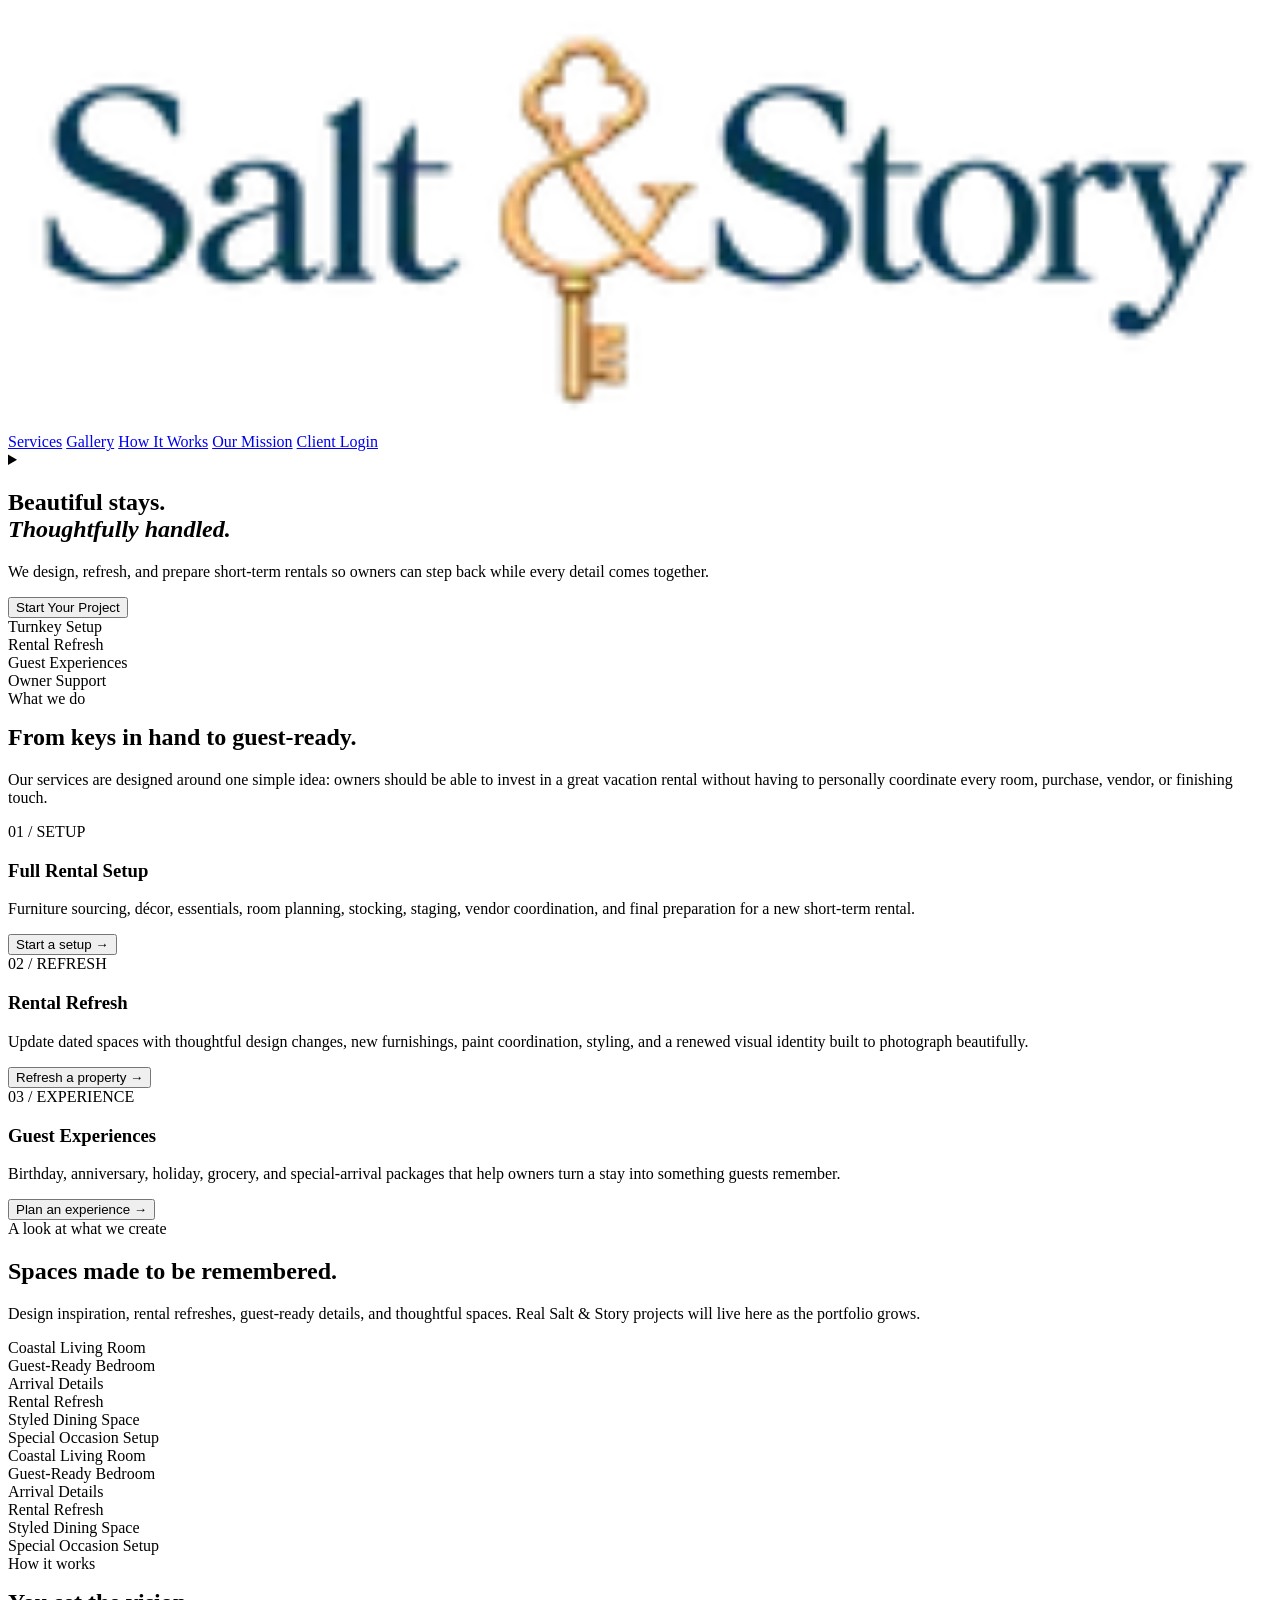
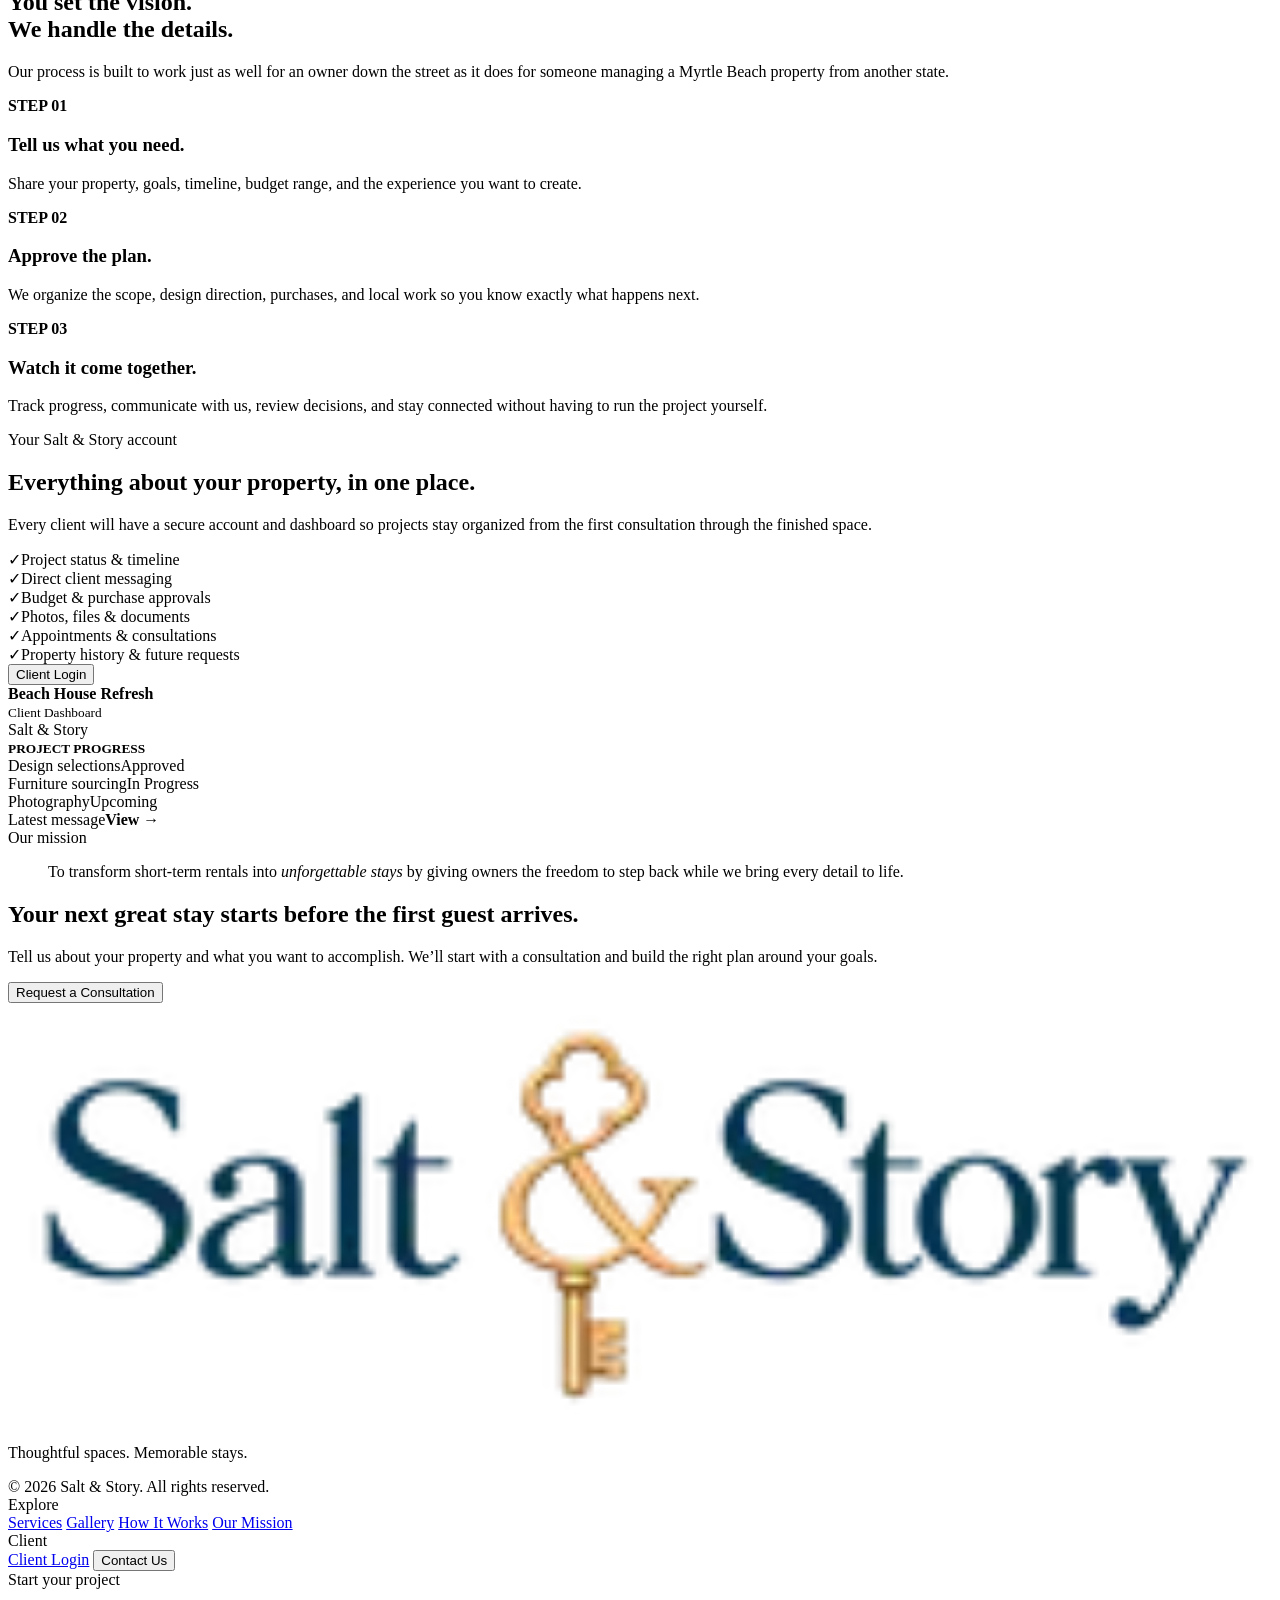
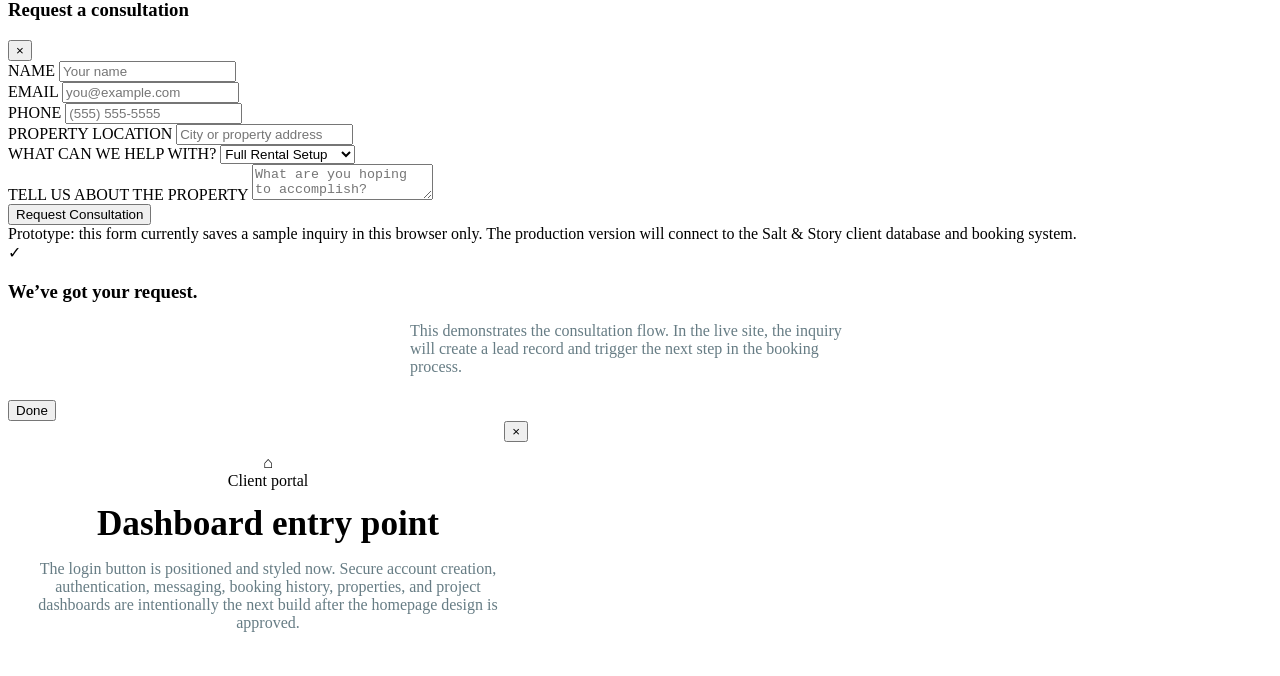
==== index.html @ 6594e397 "Add Salt & Story homepage" ====
<!DOCTYPE html>
<html lang="en">
<head>
<meta charset="UTF-8" />
<meta name="viewport" content="width=device-width, initial-scale=1.0" />
<title>Salt & Story | Vacation Rental Setup & Design</title>
<meta name="description" content="Done-for-you short-term rental setup, refresh, design, and guest experience services for vacation rental owners." />


































<link rel="stylesheet" href="hero.css">
<link rel="stylesheet" href="wordmark.css">
<link rel="stylesheet" href="index-1.css">
<link rel="stylesheet" href="index-2.css">
<link rel="stylesheet" href="index-3.css">
<link rel="stylesheet" href="index-4.css">
<link rel="stylesheet" href="index-5.css">
</head>
<body>


<header class="site-header">
  <div class="unified-nav">
    <a href="./index.html" class="brand" aria-label="Salt & Story home">
      <img class="brand-wordmark" src="data:image/svg+xml,%3Csvg xmlns=%22http://www.w3.org/2000/svg%22 viewBox=%220 0 3 1%22%3E%3C/svg%3E" alt="Salt & Story">
    </a>

    <nav class="desktop-nav" aria-label="Primary navigation">
      <a href="./index.html#services">Services</a>
      <a href="./index.html#gallery">Gallery</a>
      <a href="./index.html#process">How It Works</a>
      <a href="./index.html#mission">Our Mission</a>
      <a href="./login.html">Client Login</a>
    </nav>

    <details class="nav-menu">
      <summary class="menu-toggle" aria-label="Open menu">
        <span></span><span></span><span></span>
      </summary>
      <nav class="menu-panel" aria-label="Mobile navigation">
        <a href="./index.html">Home</a>
        <a href="./index.html#services">Services</a>
        <a href="./index.html#gallery">Gallery</a>
        <a href="./index.html#process">How It Works</a>
        <a href="./index.html#mission">Our Mission</a>
        <a href="./login.html">Client Login</a>
      </nav>
    </details>
  </div>
</header>


<main id="top">
  <section class="hero">
    <div class="container hero-stack">
      <div class="hero-brand-visual hero-brand-top" aria-label="Salt & Story coastal brand illustration">
        
      </div>

      <div class="hero-panel hero-panel-centered">
        <h1>Beautiful stays.<br><em>Thoughtfully handled.</em></h1>
        <p class="hero-copy">We design, refresh, and prepare short-term rentals so owners can step back while every detail comes together.</p>
        <div class="hero-actions">
          <button class="btn btn-primary" onclick="openConsultation()">Start Your Project</button>
        </div>
      </div>
    </div>
  </section>

  <section class="trust-strip" aria-label="Core capabilities">
    <div class="container trust-grid">
      <div class="trust-item">Turnkey Setup</div>
      <div class="trust-item">Rental Refresh</div>
      <div class="trust-item">Guest Experiences</div>
      <div class="trust-item">Owner Support</div>
    </div>
  </section>

  <section class="section" id="services">
    <div class="container">
      <div class="section-head">
        <div>
          <span class="eyebrow">What we do</span>
          <h2 style="margin-top:16px;">From keys in hand to guest-ready.</h2>
        </div>
        <p>Our services are designed around one simple idea: owners should be able to invest in a great vacation rental without having to personally coordinate every room, purchase, vendor, or finishing touch.</p>
      </div>

      <div class="services-grid">
        <article class="service-card">
          <span class="service-number">01 / SETUP</span>
          <h3>Full Rental Setup</h3>
          <p>Furniture sourcing, décor, essentials, room planning, stocking, staging, vendor coordination, and final preparation for a new short-term rental.</p>
          <button class="service-link" onclick="openConsultation('Full Rental Setup')">Start a setup →</button>
        </article>

        <article class="service-card">
          <span class="service-number">02 / REFRESH</span>
          <h3>Rental Refresh</h3>
          <p>Update dated spaces with thoughtful design changes, new furnishings, paint coordination, styling, and a renewed visual identity built to photograph beautifully.</p>
          <button class="service-link" onclick="openConsultation('Rental Refresh')">Refresh a property →</button>
        </article>

        <article class="service-card">
          <span class="service-number">03 / EXPERIENCE</span>
          <h3>Guest Experiences</h3>
          <p>Birthday, anniversary, holiday, grocery, and special-arrival packages that help owners turn a stay into something guests remember.</p>
          <button class="service-link" onclick="openConsultation('Guest Experiences')">Plan an experience →</button>
        </article>
      </div>
    </div>
  </section>


  <section class="gallery-section" id="gallery" aria-labelledby="galleryTitle">
    <div class="container gallery-heading">
      <div>
        <span class="eyebrow">A look at what we create</span>
        <h2 id="galleryTitle">Spaces made to be remembered.</h2>
      </div>
      <p>Design inspiration, rental refreshes, guest-ready details, and thoughtful spaces. Real Salt & Story projects will live here as the portfolio grows.</p>
    </div>

    <div class="gallery-rail-wrap" aria-label="Scrolling Salt & Story gallery">
      <div class="gallery-rail">
        <div class="gallery-card gallery-a"><span>Coastal Living Room</span></div>
        <div class="gallery-card gallery-b"><span>Guest-Ready Bedroom</span></div>
        <div class="gallery-card gallery-c"><span>Arrival Details</span></div>
        <div class="gallery-card gallery-d"><span>Rental Refresh</span></div>
        <div class="gallery-card gallery-e"><span>Styled Dining Space</span></div>
        <div class="gallery-card gallery-f"><span>Special Occasion Setup</span></div>

        <div class="gallery-card gallery-a" aria-hidden="true"><span>Coastal Living Room</span></div>
        <div class="gallery-card gallery-b" aria-hidden="true"><span>Guest-Ready Bedroom</span></div>
        <div class="gallery-card gallery-c" aria-hidden="true"><span>Arrival Details</span></div>
        <div class="gallery-card gallery-d" aria-hidden="true"><span>Rental Refresh</span></div>
        <div class="gallery-card gallery-e" aria-hidden="true"><span>Styled Dining Space</span></div>
        <div class="gallery-card gallery-f" aria-hidden="true"><span>Special Occasion Setup</span></div>
      </div>
    </div>
  </section>

  <section class="section how" id="process">
    <div class="container">
      <div class="section-head">
        <div>
          <span class="eyebrow">How it works</span>
          <h2 style="margin-top:16px;">You set the vision.<br>We handle the details.</h2>
        </div>
        <p>Our process is built to work just as well for an owner down the street as it does for someone managing a Myrtle Beach property from another state.</p>
      </div>

      <div class="steps">
        <div class="step">
          <strong>STEP 01</strong>
          <h3>Tell us what you need.</h3>
          <p>Share your property, goals, timeline, budget range, and the experience you want to create.</p>
        </div>
        <div class="step">
          <strong>STEP 02</strong>
          <h3>Approve the plan.</h3>
          <p>We organize the scope, design direction, purchases, and local work so you know exactly what happens next.</p>
        </div>
        <div class="step">
          <strong>STEP 03</strong>
          <h3>Watch it come together.</h3>
          <p>Track progress, communicate with us, review decisions, and stay connected without having to run the project yourself.</p>
        </div>
      </div>
    </div>
  </section>

  <section class="portal" id="portal">
    <div class="container portal-card">
      <div class="portal-copy">
        <span class="eyebrow">Your Salt & Story account</span>
        <h2>Everything about your property, in one place.</h2>
        <p>Every client will have a secure account and dashboard so projects stay organized from the first consultation through the finished space.</p>

        <div class="portal-features">
          <div class="portal-feature"><span class="check">✓</span><span>Project status & timeline</span></div>
          <div class="portal-feature"><span class="check">✓</span><span>Direct client messaging</span></div>
          <div class="portal-feature"><span class="check">✓</span><span>Budget & purchase approvals</span></div>
          <div class="portal-feature"><span class="check">✓</span><span>Photos, files & documents</span></div>
          <div class="portal-feature"><span class="check">✓</span><span>Appointments & consultations</span></div>
          <div class="portal-feature"><span class="check">✓</span><span>Property history & future requests</span></div>
        </div>

        <button class="btn btn-secondary" onclick="window.location.href='login.html'">Client Login</button>
      </div>

      <div class="portal-preview">
        <div class="dashboard" aria-label="Client dashboard preview">
          <div class="dash-top">
            <div>
              <strong>Beach House Refresh</strong><br>
              <small>Client Dashboard</small>
            </div>
            <span>Salt & Story</span>
          </div>
          <div class="dash-body">
            <small style="font-weight:800;">PROJECT PROGRESS</small>
            <div class="progress"><span></span></div>
            <div class="dash-row"><span>Design selections</span><span class="status">Approved</span></div>
            <div class="dash-row"><span>Furniture sourcing</span><span class="status">In Progress</span></div>
            <div class="dash-row"><span>Photography</span><span class="status">Upcoming</span></div>
            <div class="dash-row"><span>Latest message</span><strong>View →</strong></div>
          </div>
        </div>
      </div>
    </div>
  </section>

  <section class="mission" id="mission">
    <div class="container">
      <span class="eyebrow">Our mission</span>
      <blockquote>To transform short-term rentals into <em>unforgettable stays</em> by giving owners the freedom to step back while we bring every detail to life.</blockquote>
    </div>
  </section>

  <section class="cta">
    <div class="container cta-card">
      <h2>Your next great stay starts before the first guest arrives.</h2>
      <p>Tell us about your property and what you want to accomplish. We’ll start with a consultation and build the right plan around your goals.</p>
      <button class="btn btn-light" onclick="openConsultation()">Request a Consultation</button>
    </div>
  </section>
</main>


<footer class="site-footer">
  <div class="container footer-grid">
    <div class="footer-brand-block">
      <a href="./index.html" class="footer-brand-link" aria-label="Salt & Story home">
        <img class="footer-logo brand-wordmark" src="data:image/svg+xml,%3Csvg xmlns=%22http://www.w3.org/2000/svg%22 viewBox=%220 0 3 1%22%3E%3C/svg%3E" alt="Salt & Story">
      </a>
      <p class="footer-tagline">Thoughtful spaces. Memorable stays.</p>
      <div class="copyright">© 2026 Salt & Story. All rights reserved.</div>
    </div>

    <nav class="footer-menu-group" aria-label="Explore">
      <div class="footer-menu-title">Explore</div>
      <a href="./index.html#services">Services</a>
      <a href="./index.html#gallery">Gallery</a>
      <a href="./index.html#process">How It Works</a>
      <a href="./index.html#mission">Our Mission</a>
    </nav>

    <nav class="footer-menu-group" aria-label="Client">
      <div class="footer-menu-title">Client</div>
      <a href="./login.html">Client Login</a>
      <button class="footer-contact-link" type="button" onclick="openConsultation()">Contact Us</button>
    </nav>
  </div>
</footer>


<div class="modal" id="consultModal" role="dialog" aria-modal="true" aria-labelledby="consultTitle">
  <div class="modal-card">
    <div id="formWrap">
      <div class="modal-top">
        <div>
          <span class="eyebrow">Start your project</span>
          <h3 id="consultTitle" style="margin-top:10px;">Request a consultation</h3>
        </div>
        <button class="close" onclick="closeModal('consultModal')" aria-label="Close">×</button>
      </div>

      <form id="consultForm">
        <div class="form-grid">
          <div class="field">
            <label for="name">NAME</label>
            <input id="name" name="name" required placeholder="Your name" />
          </div>
          <div class="field">
            <label for="email">EMAIL</label>
            <input id="email" name="email" type="email" required placeholder="you@example.com" />
          </div>
          <div class="field">
            <label for="phone">PHONE</label>
            <input id="phone" name="phone" type="tel" placeholder="(555) 555-5555" />
          </div>
          <div class="field">
            <label for="property">PROPERTY LOCATION</label>
            <input id="property" name="property" placeholder="City or property address" />
          </div>
          <div class="field full">
            <label for="service">WHAT CAN WE HELP WITH?</label>
            <select id="service" name="service">
              <option>Full Rental Setup</option>
              <option>Rental Refresh</option>
              <option>Guest Experiences</option>
              <option>Owner Consulting</option>
              <option>I'm not sure yet</option>
            </select>
          </div>
          <div class="field full">
            <label for="message">TELL US ABOUT THE PROPERTY</label>
            <textarea id="message" name="message" placeholder="What are you hoping to accomplish?"></textarea>
          </div>
        </div>
        <div class="form-actions">
          <button class="btn btn-primary" type="submit">Request Consultation</button>
        </div>
        <div class="form-note">Prototype: this form currently saves a sample inquiry in this browser only. The production version will connect to the Salt & Story client database and booking system.</div>
      </form>
    </div>

    <div class="success" id="successState">
      <div class="success-mark">✓</div>
      <h3>We’ve got your request.</h3>
      <p style="margin:12px auto 24px;max-width:460px;color:rgba(23,56,68,.66);">This demonstrates the consultation flow. In the live site, the inquiry will create a lead record and trigger the next step in the booking process.</p>
      <button class="btn btn-primary" onclick="closeModal('consultModal')">Done</button>
    </div>
  </div>
</div>

<div class="modal" id="portalModal" role="dialog" aria-modal="true">
  <div class="modal-card" style="max-width:520px;text-align:center;">
    <button class="close" onclick="closeModal('portalModal')" aria-label="Close" style="float:right;">×</button>
    <div style="clear:both;padding:12px 12px 20px;">
      <div class="success-mark">⌂</div>
      <span class="eyebrow">Client portal</span>
      <h3 style="font-size:2.2rem;margin:14px 0;">Dashboard entry point</h3>
      <p style="color:rgba(23,56,68,.66);">The login button is positioned and styled now. Secure account creation, authentication, messaging, booking history, properties, and project dashboards are intentionally the next build after the homepage design is approved.</p>
    </div>
  </div>
</div>


<script>


function openConsultation(service) {
  document.getElementById('consultModal').classList.add('open');
  document.body.style.overflow = 'hidden';
  if (service) document.getElementById('service').value = service;
}

function closeModal(id) {
  document.getElementById(id).classList.remove('open');
  document.body.style.overflow = '';
}

function showPortalMessage() {
  window.location.href = './login.html';
}

document.querySelectorAll('.modal').forEach(modal => {
  modal.addEventListener('click', e => {
    if (e.target === modal) closeModal(modal.id);
  });
});

document.addEventListener('keydown', e => {
  if (e.key === 'Escape') {
    document.querySelectorAll('.modal.open').forEach(m => closeModal(m.id));
  }
});

document.getElementById('consultForm').addEventListener('submit', e => {
  e.preventDefault();
  const data = Object.fromEntries(new FormData(e.target).entries());
  try {
    const inquiries = JSON.parse(localStorage.getItem('saltStoryDemoInquiries') || '[]');
    inquiries.push({ ...data, createdAt: new Date().toISOString() });
    localStorage.setItem('saltStoryDemoInquiries', JSON.stringify(inquiries));
  } catch (err) {
    // Embedded file previews may block localStorage; the prototype should still work.
  }
  document.getElementById('formWrap').style.display = 'none';
  document.getElementById('successState').classList.add('show');
});

</script>
</body>
</html>
---- hero.css ----
:root{--hero-art:url("[data-uri]");}
---- wordmark.css ----
:root{--wordmark-art:url("[data-uri]");}
img.brand-wordmark{background-image:var(--wordmark-art)!important;background-repeat:no-repeat!important;background-position:center!important;background-size:contain!important;}
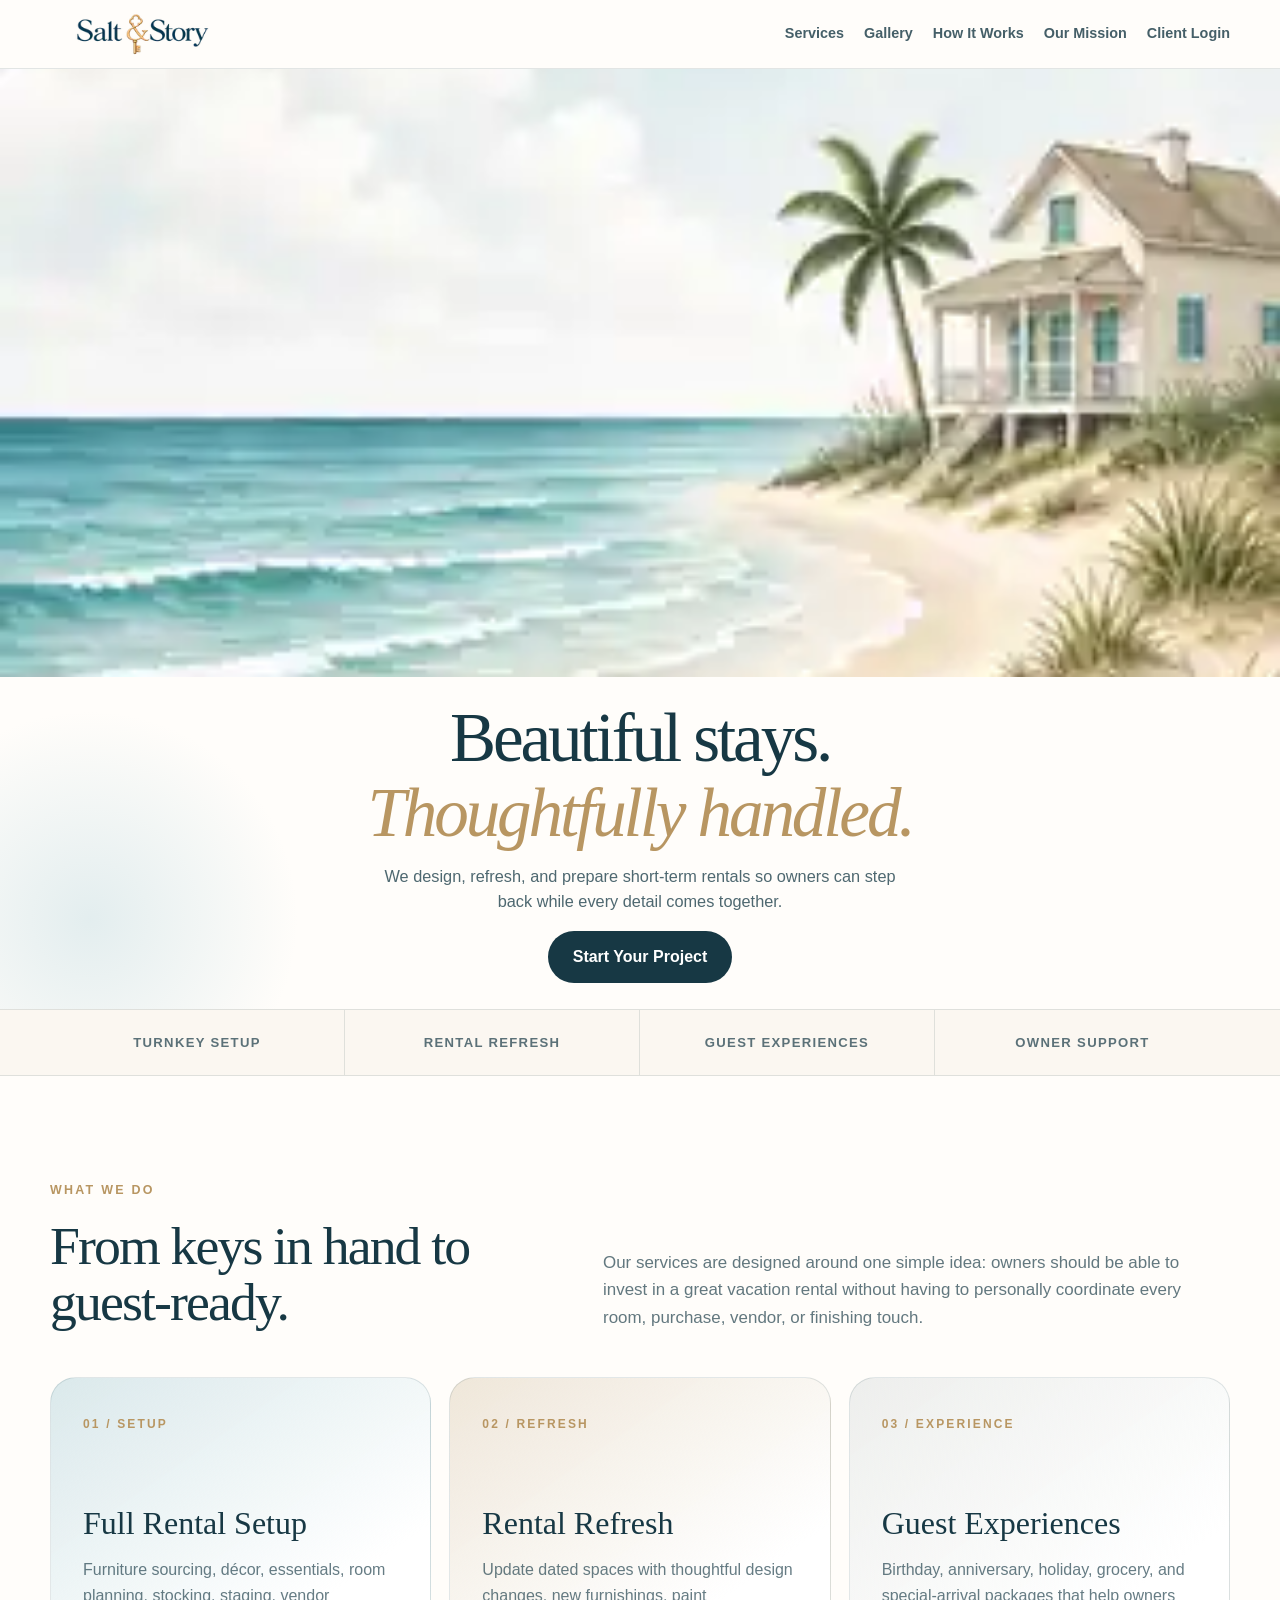
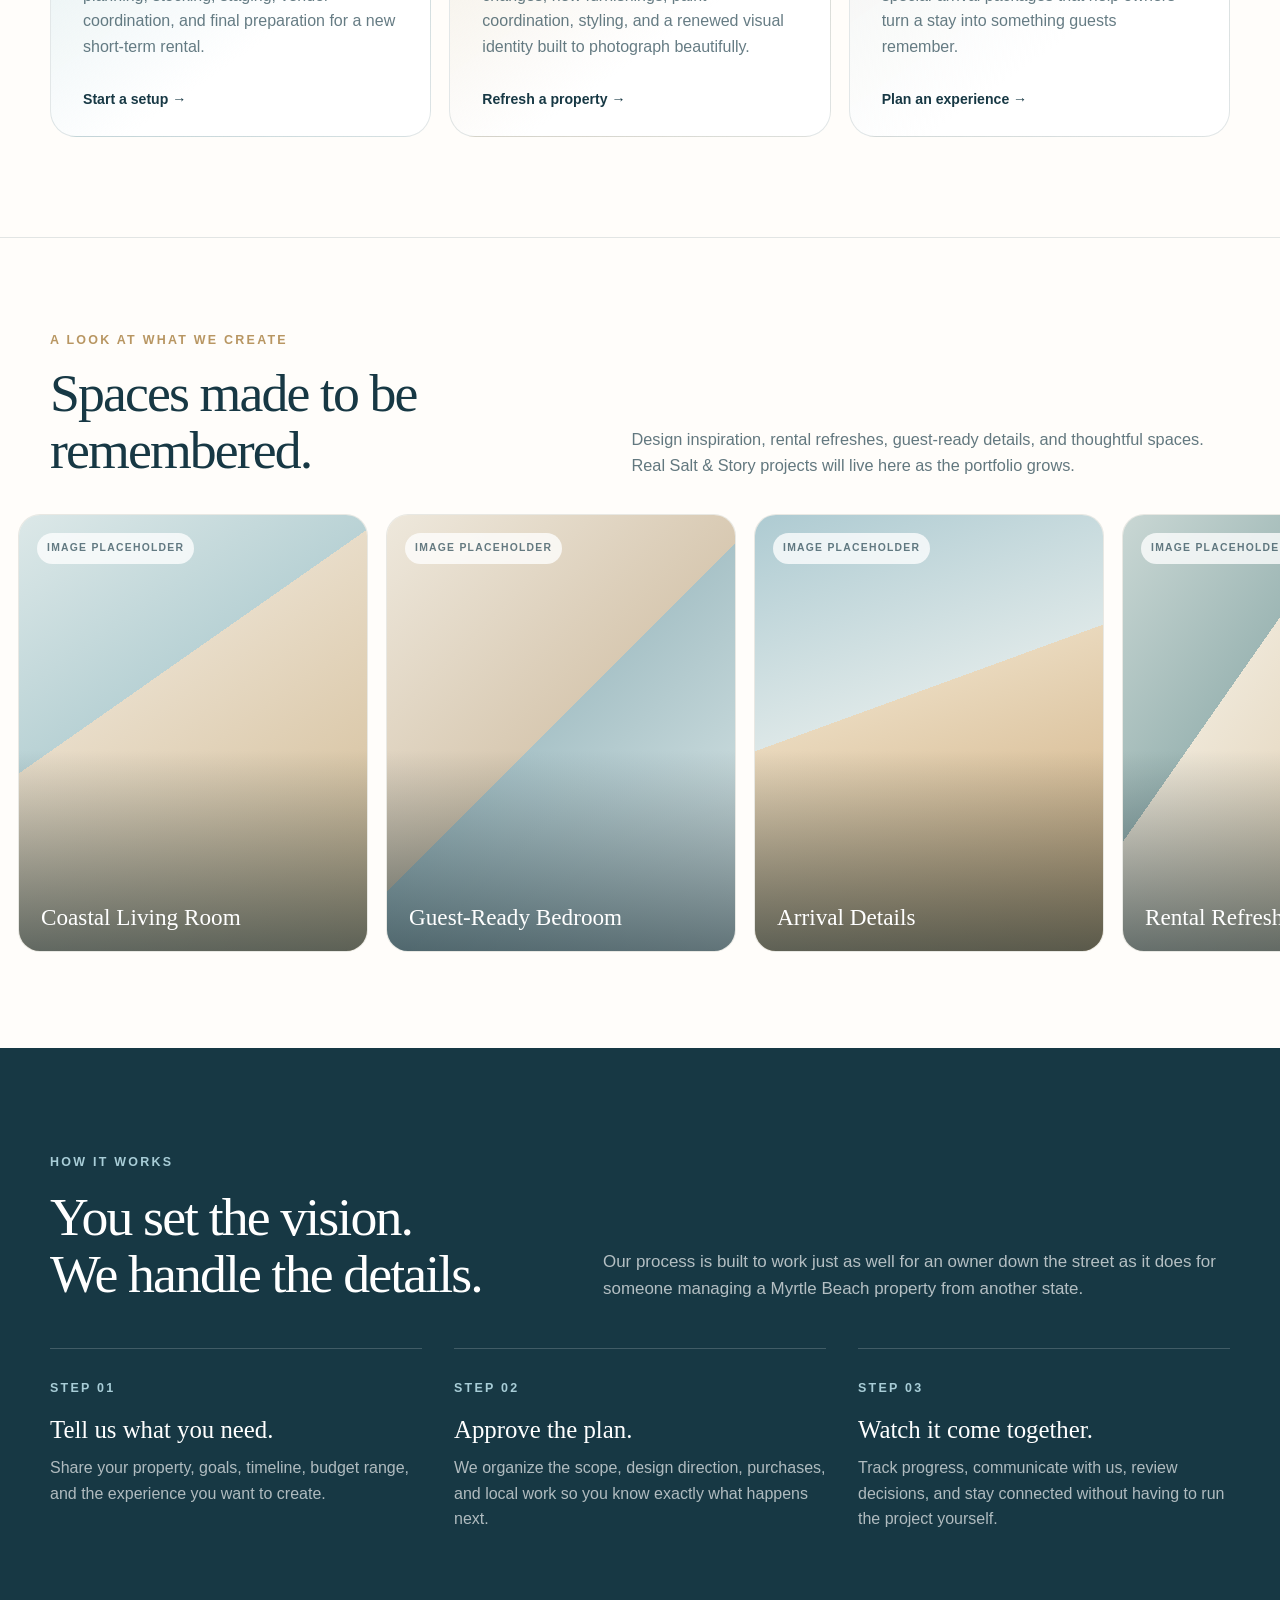
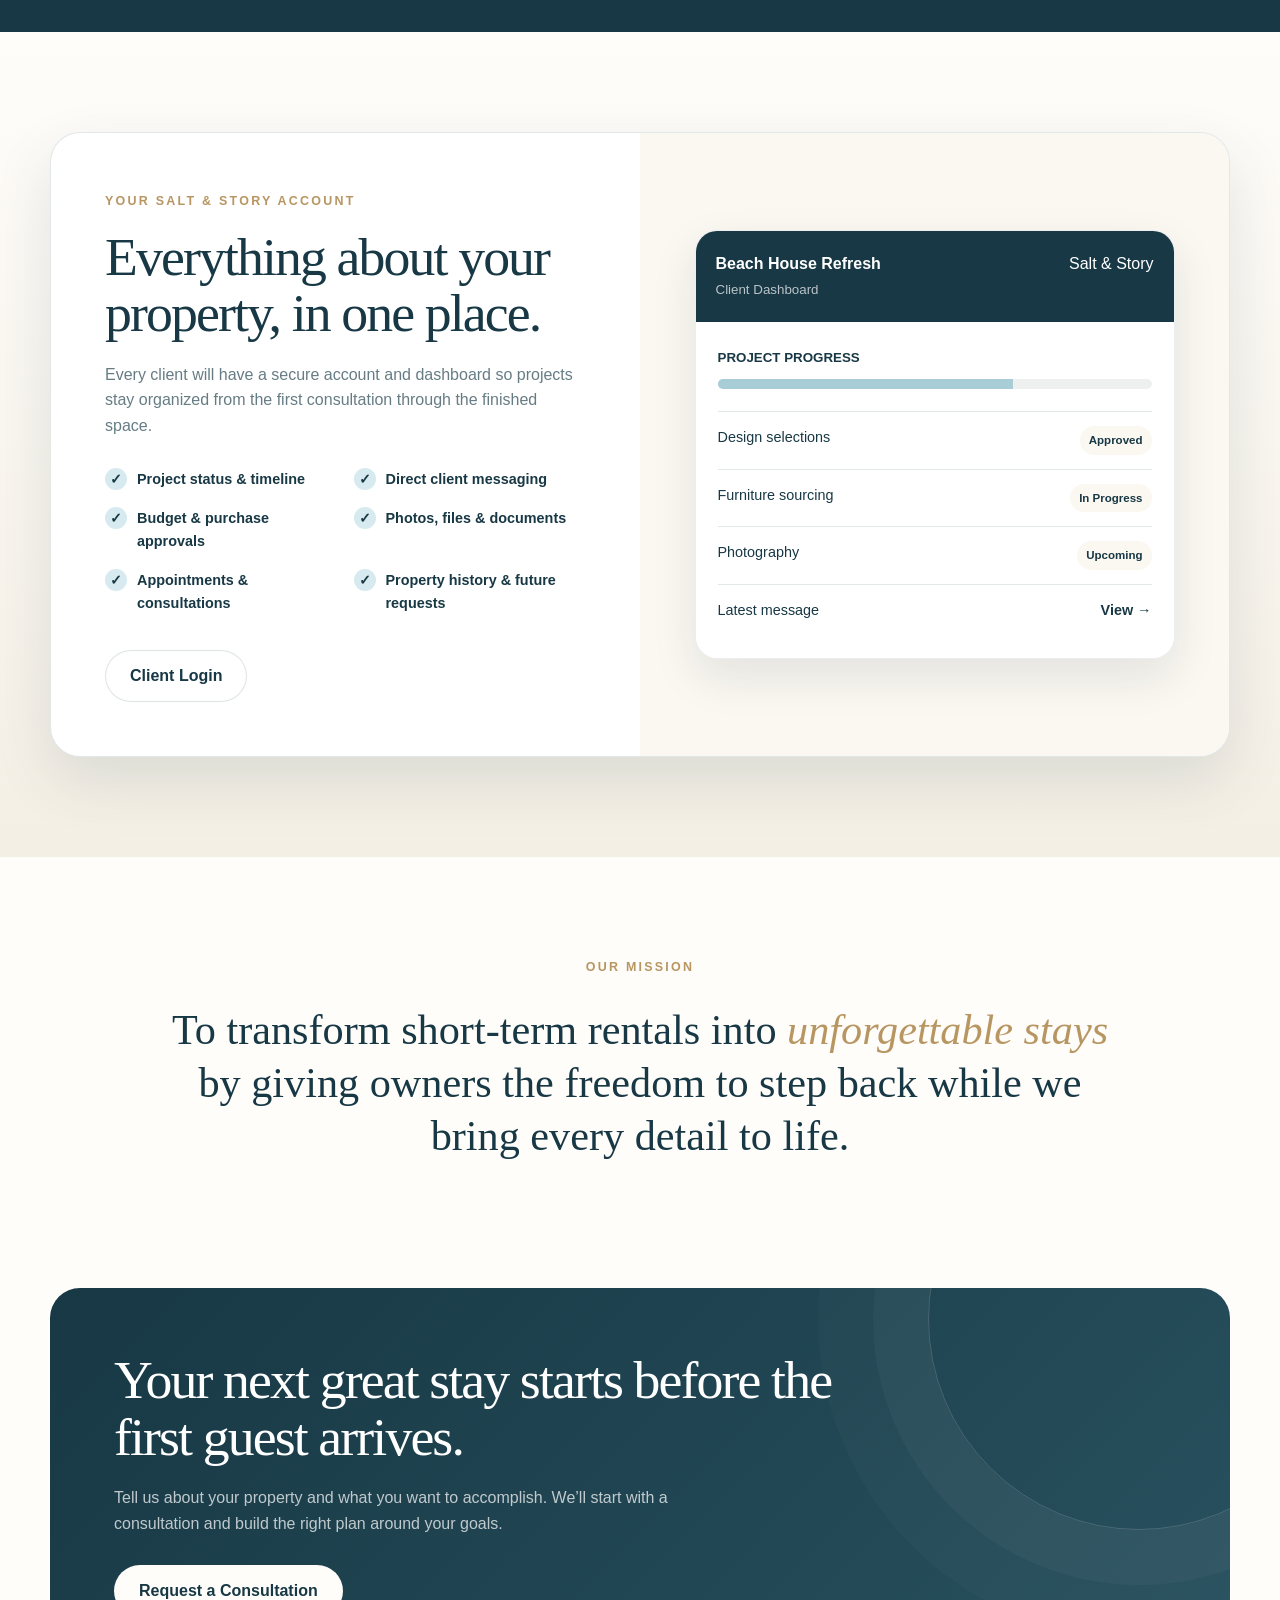
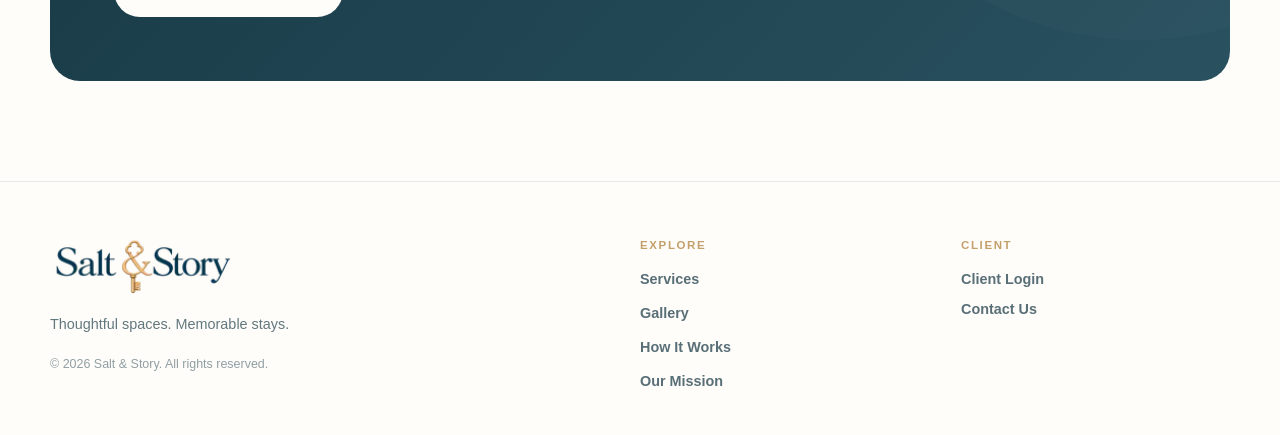
==== commit eb2a94d6: "Connect public consultation requests to Salt & Story leads" ====
--- a/index.html
+++ b/index.html
@@ -5,40 +5,6 @@
 <meta name="viewport" content="width=device-width, initial-scale=1.0" />
 <title>Salt & Story | Vacation Rental Setup & Design</title>
 <meta name="description" content="Done-for-you short-term rental setup, refresh, design, and guest experience services for vacation rental owners." />
-
-
-
-
-
-
-
-
-
-
-
-
-
-
-
-
-
-
-
-
-
-
-
-
-
-
-
-
-
-
-
-
-
-
 <link rel="stylesheet" href="hero.css">
 <link rel="stylesheet" href="wordmark.css">
 <link rel="stylesheet" href="index-1.css">
@@ -48,361 +14,49 @@
 <link rel="stylesheet" href="index-5.css">
 </head>
 <body>
-
-
 <header class="site-header">
   <div class="unified-nav">
-    <a href="./index.html" class="brand" aria-label="Salt & Story home">
-      <img class="brand-wordmark" src="data:image/svg+xml,%3Csvg xmlns=%22http://www.w3.org/2000/svg%22 viewBox=%220 0 3 1%22%3E%3C/svg%3E" alt="Salt & Story">
-    </a>
-
-    <nav class="desktop-nav" aria-label="Primary navigation">
-      <a href="./index.html#services">Services</a>
-      <a href="./index.html#gallery">Gallery</a>
-      <a href="./index.html#process">How It Works</a>
-      <a href="./index.html#mission">Our Mission</a>
-      <a href="./login.html">Client Login</a>
-    </nav>
-
-    <details class="nav-menu">
-      <summary class="menu-toggle" aria-label="Open menu">
-        <span></span><span></span><span></span>
-      </summary>
-      <nav class="menu-panel" aria-label="Mobile navigation">
-        <a href="./index.html">Home</a>
-        <a href="./index.html#services">Services</a>
-        <a href="./index.html#gallery">Gallery</a>
-        <a href="./index.html#process">How It Works</a>
-        <a href="./index.html#mission">Our Mission</a>
-        <a href="./login.html">Client Login</a>
-      </nav>
-    </details>
+    <a href="./index.html" class="brand" aria-label="Salt & Story home"><img class="brand-wordmark" src="data:image/svg+xml,%3Csvg xmlns=%22http://www.w3.org/2000/svg%22 viewBox=%220 0 3 1%22%3E%3C/svg%3E" alt="Salt & Story"></a>
+    <nav class="desktop-nav" aria-label="Primary navigation"><a href="./index.html#services">Services</a><a href="./index.html#gallery">Gallery</a><a href="./index.html#process">How It Works</a><a href="./index.html#mission">Our Mission</a><a href="./login.html">Client Login</a></nav>
+    <details class="nav-menu"><summary class="menu-toggle" aria-label="Open menu"><span></span><span></span><span></span></summary><nav class="menu-panel" aria-label="Mobile navigation"><a href="./index.html">Home</a><a href="./index.html#services">Services</a><a href="./index.html#gallery">Gallery</a><a href="./index.html#process">How It Works</a><a href="./index.html#mission">Our Mission</a><a href="./login.html">Client Login</a></nav></details>
   </div>
 </header>
-
-
 <main id="top">
-  <section class="hero">
-    <div class="container hero-stack">
-      <div class="hero-brand-visual hero-brand-top" aria-label="Salt & Story coastal brand illustration">
-        
-      </div>
-
-      <div class="hero-panel hero-panel-centered">
-        <h1>Beautiful stays.<br><em>Thoughtfully handled.</em></h1>
-        <p class="hero-copy">We design, refresh, and prepare short-term rentals so owners can step back while every detail comes together.</p>
-        <div class="hero-actions">
-          <button class="btn btn-primary" onclick="openConsultation()">Start Your Project</button>
-        </div>
-      </div>
-    </div>
-  </section>
-
-  <section class="trust-strip" aria-label="Core capabilities">
-    <div class="container trust-grid">
-      <div class="trust-item">Turnkey Setup</div>
-      <div class="trust-item">Rental Refresh</div>
-      <div class="trust-item">Guest Experiences</div>
-      <div class="trust-item">Owner Support</div>
-    </div>
-  </section>
-
-  <section class="section" id="services">
-    <div class="container">
-      <div class="section-head">
-        <div>
-          <span class="eyebrow">What we do</span>
-          <h2 style="margin-top:16px;">From keys in hand to guest-ready.</h2>
-        </div>
-        <p>Our services are designed around one simple idea: owners should be able to invest in a great vacation rental without having to personally coordinate every room, purchase, vendor, or finishing touch.</p>
-      </div>
-
-      <div class="services-grid">
-        <article class="service-card">
-          <span class="service-number">01 / SETUP</span>
-          <h3>Full Rental Setup</h3>
-          <p>Furniture sourcing, décor, essentials, room planning, stocking, staging, vendor coordination, and final preparation for a new short-term rental.</p>
-          <button class="service-link" onclick="openConsultation('Full Rental Setup')">Start a setup →</button>
-        </article>
-
-        <article class="service-card">
-          <span class="service-number">02 / REFRESH</span>
-          <h3>Rental Refresh</h3>
-          <p>Update dated spaces with thoughtful design changes, new furnishings, paint coordination, styling, and a renewed visual identity built to photograph beautifully.</p>
-          <button class="service-link" onclick="openConsultation('Rental Refresh')">Refresh a property →</button>
-        </article>
-
-        <article class="service-card">
-          <span class="service-number">03 / EXPERIENCE</span>
-          <h3>Guest Experiences</h3>
-          <p>Birthday, anniversary, holiday, grocery, and special-arrival packages that help owners turn a stay into something guests remember.</p>
-          <button class="service-link" onclick="openConsultation('Guest Experiences')">Plan an experience →</button>
-        </article>
-      </div>
-    </div>
-  </section>
-
-
-  <section class="gallery-section" id="gallery" aria-labelledby="galleryTitle">
-    <div class="container gallery-heading">
-      <div>
-        <span class="eyebrow">A look at what we create</span>
-        <h2 id="galleryTitle">Spaces made to be remembered.</h2>
-      </div>
-      <p>Design inspiration, rental refreshes, guest-ready details, and thoughtful spaces. Real Salt & Story projects will live here as the portfolio grows.</p>
-    </div>
-
-    <div class="gallery-rail-wrap" aria-label="Scrolling Salt & Story gallery">
-      <div class="gallery-rail">
-        <div class="gallery-card gallery-a"><span>Coastal Living Room</span></div>
-        <div class="gallery-card gallery-b"><span>Guest-Ready Bedroom</span></div>
-        <div class="gallery-card gallery-c"><span>Arrival Details</span></div>
-        <div class="gallery-card gallery-d"><span>Rental Refresh</span></div>
-        <div class="gallery-card gallery-e"><span>Styled Dining Space</span></div>
-        <div class="gallery-card gallery-f"><span>Special Occasion Setup</span></div>
-
-        <div class="gallery-card gallery-a" aria-hidden="true"><span>Coastal Living Room</span></div>
-        <div class="gallery-card gallery-b" aria-hidden="true"><span>Guest-Ready Bedroom</span></div>
-        <div class="gallery-card gallery-c" aria-hidden="true"><span>Arrival Details</span></div>
-        <div class="gallery-card gallery-d" aria-hidden="true"><span>Rental Refresh</span></div>
-        <div class="gallery-card gallery-e" aria-hidden="true"><span>Styled Dining Space</span></div>
-        <div class="gallery-card gallery-f" aria-hidden="true"><span>Special Occasion Setup</span></div>
-      </div>
-    </div>
-  </section>
-
-  <section class="section how" id="process">
-    <div class="container">
-      <div class="section-head">
-        <div>
-          <span class="eyebrow">How it works</span>
-          <h2 style="margin-top:16px;">You set the vision.<br>We handle the details.</h2>
-        </div>
-        <p>Our process is built to work just as well for an owner down the street as it does for someone managing a Myrtle Beach property from another state.</p>
-      </div>
-
-      <div class="steps">
-        <div class="step">
-          <strong>STEP 01</strong>
-          <h3>Tell us what you need.</h3>
-          <p>Share your property, goals, timeline, budget range, and the experience you want to create.</p>
-        </div>
-        <div class="step">
-          <strong>STEP 02</strong>
-          <h3>Approve the plan.</h3>
-          <p>We organize the scope, design direction, purchases, and local work so you know exactly what happens next.</p>
-        </div>
-        <div class="step">
-          <strong>STEP 03</strong>
-          <h3>Watch it come together.</h3>
-          <p>Track progress, communicate with us, review decisions, and stay connected without having to run the project yourself.</p>
-        </div>
-      </div>
-    </div>
-  </section>
-
-  <section class="portal" id="portal">
-    <div class="container portal-card">
-      <div class="portal-copy">
-        <span class="eyebrow">Your Salt & Story account</span>
-        <h2>Everything about your property, in one place.</h2>
-        <p>Every client will have a secure account and dashboard so projects stay organized from the first consultation through the finished space.</p>
-
-        <div class="portal-features">
-          <div class="portal-feature"><span class="check">✓</span><span>Project status & timeline</span></div>
-          <div class="portal-feature"><span class="check">✓</span><span>Direct client messaging</span></div>
-          <div class="portal-feature"><span class="check">✓</span><span>Budget & purchase approvals</span></div>
-          <div class="portal-feature"><span class="check">✓</span><span>Photos, files & documents</span></div>
-          <div class="portal-feature"><span class="check">✓</span><span>Appointments & consultations</span></div>
-          <div class="portal-feature"><span class="check">✓</span><span>Property history & future requests</span></div>
-        </div>
-
-        <button class="btn btn-secondary" onclick="window.location.href='login.html'">Client Login</button>
-      </div>
-
-      <div class="portal-preview">
-        <div class="dashboard" aria-label="Client dashboard preview">
-          <div class="dash-top">
-            <div>
-              <strong>Beach House Refresh</strong><br>
-              <small>Client Dashboard</small>
-            </div>
-            <span>Salt & Story</span>
-          </div>
-          <div class="dash-body">
-            <small style="font-weight:800;">PROJECT PROGRESS</small>
-            <div class="progress"><span></span></div>
-            <div class="dash-row"><span>Design selections</span><span class="status">Approved</span></div>
-            <div class="dash-row"><span>Furniture sourcing</span><span class="status">In Progress</span></div>
-            <div class="dash-row"><span>Photography</span><span class="status">Upcoming</span></div>
-            <div class="dash-row"><span>Latest message</span><strong>View →</strong></div>
-          </div>
-        </div>
-      </div>
-    </div>
-  </section>
-
-  <section class="mission" id="mission">
-    <div class="container">
-      <span class="eyebrow">Our mission</span>
-      <blockquote>To transform short-term rentals into <em>unforgettable stays</em> by giving owners the freedom to step back while we bring every detail to life.</blockquote>
-    </div>
-  </section>
-
-  <section class="cta">
-    <div class="container cta-card">
-      <h2>Your next great stay starts before the first guest arrives.</h2>
-      <p>Tell us about your property and what you want to accomplish. We’ll start with a consultation and build the right plan around your goals.</p>
-      <button class="btn btn-light" onclick="openConsultation()">Request a Consultation</button>
-    </div>
-  </section>
+  <section class="hero"><div class="container hero-stack"><div class="hero-brand-visual hero-brand-top" aria-label="Salt & Story coastal brand illustration"></div><div class="hero-panel hero-panel-centered"><h1>Beautiful stays.<br><em>Thoughtfully handled.</em></h1><p class="hero-copy">We design, refresh, and prepare short-term rentals so owners can step back while every detail comes together.</p><div class="hero-actions"><button class="btn btn-primary" onclick="openConsultation()">Start Your Project</button></div></div></div></section>
+  <section class="trust-strip" aria-label="Core capabilities"><div class="container trust-grid"><div class="trust-item">Turnkey Setup</div><div class="trust-item">Rental Refresh</div><div class="trust-item">Guest Experiences</div><div class="trust-item">Owner Support</div></div></section>
+  <section class="section" id="services"><div class="container"><div class="section-head"><div><span class="eyebrow">What we do</span><h2 style="margin-top:16px;">From keys in hand to guest-ready.</h2></div><p>Our services are designed around one simple idea: owners should be able to invest in a great vacation rental without having to personally coordinate every room, purchase, vendor, or finishing touch.</p></div><div class="services-grid">
+    <article class="service-card"><span class="service-number">01 / SETUP</span><h3>Full Rental Setup</h3><p>Furniture sourcing, décor, essentials, room planning, stocking, staging, vendor coordination, and final preparation for a new short-term rental.</p><button class="service-link" onclick="openConsultation('Full Rental Setup')">Start a setup →</button></article>
+    <article class="service-card"><span class="service-number">02 / REFRESH</span><h3>Rental Refresh</h3><p>Update dated spaces with thoughtful design changes, new furnishings, paint coordination, styling, and a renewed visual identity built to photograph beautifully.</p><button class="service-link" onclick="openConsultation('Rental Refresh')">Refresh a property →</button></article>
+    <article class="service-card"><span class="service-number">03 / EXPERIENCE</span><h3>Guest Experiences</h3><p>Birthday, anniversary, holiday, grocery, and special-arrival packages that help owners turn a stay into something guests remember.</p><button class="service-link" onclick="openConsultation('Guest Experiences')">Plan an experience →</button></article>
+  </div></div></section>
+  <section class="gallery-section" id="gallery" aria-labelledby="galleryTitle"><div class="container gallery-heading"><div><span class="eyebrow">A look at what we create</span><h2 id="galleryTitle">Spaces made to be remembered.</h2></div><p>Design inspiration, rental refreshes, guest-ready details, and thoughtful spaces. Real Salt & Story projects will live here as the portfolio grows.</p></div><div class="gallery-rail-wrap" aria-label="Scrolling Salt & Story gallery"><div class="gallery-rail">
+    <div class="gallery-card gallery-a"><span>Coastal Living Room</span></div><div class="gallery-card gallery-b"><span>Guest-Ready Bedroom</span></div><div class="gallery-card gallery-c"><span>Arrival Details</span></div><div class="gallery-card gallery-d"><span>Rental Refresh</span></div><div class="gallery-card gallery-e"><span>Styled Dining Space</span></div><div class="gallery-card gallery-f"><span>Special Occasion Setup</span></div>
+    <div class="gallery-card gallery-a" aria-hidden="true"><span>Coastal Living Room</span></div><div class="gallery-card gallery-b" aria-hidden="true"><span>Guest-Ready Bedroom</span></div><div class="gallery-card gallery-c" aria-hidden="true"><span>Arrival Details</span></div><div class="gallery-card gallery-d" aria-hidden="true"><span>Rental Refresh</span></div><div class="gallery-card gallery-e" aria-hidden="true"><span>Styled Dining Space</span></div><div class="gallery-card gallery-f" aria-hidden="true"><span>Special Occasion Setup</span></div>
+  </div></div></section>
+  <section class="section how" id="process"><div class="container"><div class="section-head"><div><span class="eyebrow">How it works</span><h2 style="margin-top:16px;">You set the vision.<br>We handle the details.</h2></div><p>Our process is built to work just as well for an owner down the street as it does for someone managing a Myrtle Beach property from another state.</p></div><div class="steps"><div class="step"><strong>STEP 01</strong><h3>Tell us what you need.</h3><p>Share your property, goals, timeline, budget range, and the experience you want to create.</p></div><div class="step"><strong>STEP 02</strong><h3>Approve the plan.</h3><p>We organize the scope, design direction, purchases, and local work so you know exactly what happens next.</p></div><div class="step"><strong>STEP 03</strong><h3>Watch it come together.</h3><p>Track progress, communicate with us, review decisions, and stay connected without having to run the project yourself.</p></div></div></div></section>
+  <section class="portal" id="portal"><div class="container portal-card"><div class="portal-copy"><span class="eyebrow">Your Salt & Story account</span><h2>Everything about your property, in one place.</h2><p>Every client will have a secure account and dashboard so projects stay organized from the first consultation through the finished space.</p><div class="portal-features"><div class="portal-feature"><span class="check">✓</span><span>Project status & timeline</span></div><div class="portal-feature"><span class="check">✓</span><span>Direct client messaging</span></div><div class="portal-feature"><span class="check">✓</span><span>Budget & purchase approvals</span></div><div class="portal-feature"><span class="check">✓</span><span>Photos, files & documents</span></div><div class="portal-feature"><span class="check">✓</span><span>Appointments & consultations</span></div><div class="portal-feature"><span class="check">✓</span><span>Property history & future requests</span></div></div><button class="btn btn-secondary" onclick="window.location.href='login.html'">Client Login</button></div><div class="portal-preview"><div class="dashboard" aria-label="Client dashboard preview"><div class="dash-top"><div><strong>Beach House Refresh</strong><br><small>Client Dashboard</small></div><span>Salt & Story</span></div><div class="dash-body"><small style="font-weight:800;">PROJECT PROGRESS</small><div class="progress"><span></span></div><div class="dash-row"><span>Design selections</span><span class="status">Approved</span></div><div class="dash-row"><span>Furniture sourcing</span><span class="status">In Progress</span></div><div class="dash-row"><span>Photography</span><span class="status">Upcoming</span></div><div class="dash-row"><span>Latest message</span><strong>View →</strong></div></div></div></div></div></section>
+  <section class="mission" id="mission"><div class="container"><span class="eyebrow">Our mission</span><blockquote>To transform short-term rentals into <em>unforgettable stays</em> by giving owners the freedom to step back while we bring every detail to life.</blockquote></div></section>
+  <section class="cta"><div class="container cta-card"><h2>Your next great stay starts before the first guest arrives.</h2><p>Tell us about your property and what you want to accomplish. We’ll start with a consultation and build the right plan around your goals.</p><button class="btn btn-light" onclick="openConsultation()">Request a Consultation</button></div></section>
 </main>
-
-
-<footer class="site-footer">
-  <div class="container footer-grid">
-    <div class="footer-brand-block">
-      <a href="./index.html" class="footer-brand-link" aria-label="Salt & Story home">
-        <img class="footer-logo brand-wordmark" src="data:image/svg+xml,%3Csvg xmlns=%22http://www.w3.org/2000/svg%22 viewBox=%220 0 3 1%22%3E%3C/svg%3E" alt="Salt & Story">
-      </a>
-      <p class="footer-tagline">Thoughtful spaces. Memorable stays.</p>
-      <div class="copyright">© 2026 Salt & Story. All rights reserved.</div>
-    </div>
-
-    <nav class="footer-menu-group" aria-label="Explore">
-      <div class="footer-menu-title">Explore</div>
-      <a href="./index.html#services">Services</a>
-      <a href="./index.html#gallery">Gallery</a>
-      <a href="./index.html#process">How It Works</a>
-      <a href="./index.html#mission">Our Mission</a>
-    </nav>
-
-    <nav class="footer-menu-group" aria-label="Client">
-      <div class="footer-menu-title">Client</div>
-      <a href="./login.html">Client Login</a>
-      <button class="footer-contact-link" type="button" onclick="openConsultation()">Contact Us</button>
-    </nav>
-  </div>
-</footer>
-
-
-<div class="modal" id="consultModal" role="dialog" aria-modal="true" aria-labelledby="consultTitle">
-  <div class="modal-card">
-    <div id="formWrap">
-      <div class="modal-top">
-        <div>
-          <span class="eyebrow">Start your project</span>
-          <h3 id="consultTitle" style="margin-top:10px;">Request a consultation</h3>
-        </div>
-        <button class="close" onclick="closeModal('consultModal')" aria-label="Close">×</button>
-      </div>
-
-      <form id="consultForm">
-        <div class="form-grid">
-          <div class="field">
-            <label for="name">NAME</label>
-            <input id="name" name="name" required placeholder="Your name" />
-          </div>
-          <div class="field">
-            <label for="email">EMAIL</label>
-            <input id="email" name="email" type="email" required placeholder="you@example.com" />
-          </div>
-          <div class="field">
-            <label for="phone">PHONE</label>
-            <input id="phone" name="phone" type="tel" placeholder="(555) 555-5555" />
-          </div>
-          <div class="field">
-            <label for="property">PROPERTY LOCATION</label>
-            <input id="property" name="property" placeholder="City or property address" />
-          </div>
-          <div class="field full">
-            <label for="service">WHAT CAN WE HELP WITH?</label>
-            <select id="service" name="service">
-              <option>Full Rental Setup</option>
-              <option>Rental Refresh</option>
-              <option>Guest Experiences</option>
-              <option>Owner Consulting</option>
-              <option>I'm not sure yet</option>
-            </select>
-          </div>
-          <div class="field full">
-            <label for="message">TELL US ABOUT THE PROPERTY</label>
-            <textarea id="message" name="message" placeholder="What are you hoping to accomplish?"></textarea>
-          </div>
-        </div>
-        <div class="form-actions">
-          <button class="btn btn-primary" type="submit">Request Consultation</button>
-        </div>
-        <div class="form-note">Prototype: this form currently saves a sample inquiry in this browser only. The production version will connect to the Salt & Story client database and booking system.</div>
-      </form>
-    </div>
-
-    <div class="success" id="successState">
-      <div class="success-mark">✓</div>
-      <h3>We’ve got your request.</h3>
-      <p style="margin:12px auto 24px;max-width:460px;color:rgba(23,56,68,.66);">This demonstrates the consultation flow. In the live site, the inquiry will create a lead record and trigger the next step in the booking process.</p>
-      <button class="btn btn-primary" onclick="closeModal('consultModal')">Done</button>
-    </div>
-  </div>
-</div>
-
-<div class="modal" id="portalModal" role="dialog" aria-modal="true">
-  <div class="modal-card" style="max-width:520px;text-align:center;">
-    <button class="close" onclick="closeModal('portalModal')" aria-label="Close" style="float:right;">×</button>
-    <div style="clear:both;padding:12px 12px 20px;">
-      <div class="success-mark">⌂</div>
-      <span class="eyebrow">Client portal</span>
-      <h3 style="font-size:2.2rem;margin:14px 0;">Dashboard entry point</h3>
-      <p style="color:rgba(23,56,68,.66);">The login button is positioned and styled now. Secure account creation, authentication, messaging, booking history, properties, and project dashboards are intentionally the next build after the homepage design is approved.</p>
-    </div>
-  </div>
-</div>
-
-
+<footer class="site-footer"><div class="container footer-grid"><div class="footer-brand-block"><a href="./index.html" class="footer-brand-link" aria-label="Salt & Story home"><img class="footer-logo brand-wordmark" src="data:image/svg+xml,%3Csvg xmlns=%22http://www.w3.org/2000/svg%22 viewBox=%220 0 3 1%22%3E%3C/svg%3E" alt="Salt & Story"></a><p class="footer-tagline">Thoughtful spaces. Memorable stays.</p><div class="copyright">© 2026 Salt & Story. All rights reserved.</div></div><nav class="footer-menu-group" aria-label="Explore"><div class="footer-menu-title">Explore</div><a href="./index.html#services">Services</a><a href="./index.html#gallery">Gallery</a><a href="./index.html#process">How It Works</a><a href="./index.html#mission">Our Mission</a></nav><nav class="footer-menu-group" aria-label="Client"><div class="footer-menu-title">Client</div><a href="./login.html">Client Login</a><button class="footer-contact-link" type="button" onclick="openConsultation()">Contact Us</button></nav></div></footer>
+<div class="modal" id="consultModal" role="dialog" aria-modal="true" aria-labelledby="consultTitle"><div class="modal-card"><div id="formWrap"><div class="modal-top"><div><span class="eyebrow">Start your project</span><h3 id="consultTitle" style="margin-top:10px;">Request a consultation</h3></div><button class="close" onclick="closeModal('consultModal')" aria-label="Close">×</button></div><form id="consultForm"><div class="form-grid">
+  <div class="field"><label for="name">NAME</label><input id="name" name="name" required maxlength="120" autocomplete="name" placeholder="Your name" /></div>
+  <div class="field"><label for="email">EMAIL</label><input id="email" name="email" type="email" required maxlength="200" autocomplete="email" placeholder="you@example.com" /></div>
+  <div class="field"><label for="phone">PHONE</label><input id="phone" name="phone" type="tel" maxlength="60" autocomplete="tel" placeholder="(555) 555-5555" /></div>
+  <div class="field"><label for="property">PROPERTY LOCATION</label><input id="property" name="property" maxlength="300" placeholder="City or property address" /></div>
+  <div class="field full"><label for="service">WHAT CAN WE HELP WITH?</label><select id="service" name="service"><option>Full Rental Setup</option><option>Rental Refresh</option><option>Guest Experiences</option><option>Owner Consulting</option><option>I'm not sure yet</option></select></div>
+  <div class="field full"><label for="message">TELL US ABOUT THE PROPERTY</label><textarea id="message" name="message" maxlength="3000" placeholder="What are you hoping to accomplish?"></textarea></div>
+  <div aria-hidden="true" style="position:absolute;left:-10000px;top:auto;width:1px;height:1px;overflow:hidden"><label for="website">Website</label><input id="website" name="website" tabindex="-1" autocomplete="off"></div>
+</div><div class="form-actions"><button class="btn btn-primary" id="consultSubmit" type="submit">Request Consultation</button></div><div class="form-note" id="consultStatus" aria-live="polite">Your request goes directly to the Salt & Story team. We’ll follow up using the contact information you provide.</div></form></div><div class="success" id="successState"><div class="success-mark">✓</div><h3>We’ve got your request.</h3><p style="margin:12px auto 24px;max-width:460px;color:rgba(23,56,68,.66);">Thanks for reaching out. Salt & Story will review your property details and follow up using the email or phone number you provided.</p><button class="btn btn-primary" onclick="closeModal('consultModal')">Done</button></div></div></div>
 <script>
-
-
-function openConsultation(service) {
-  document.getElementById('consultModal').classList.add('open');
-  document.body.style.overflow = 'hidden';
-  if (service) document.getElementById('service').value = service;
-}
-
-function closeModal(id) {
-  document.getElementById(id).classList.remove('open');
-  document.body.style.overflow = '';
-}
-
-function showPortalMessage() {
-  window.location.href = './login.html';
-}
-
-document.querySelectorAll('.modal').forEach(modal => {
-  modal.addEventListener('click', e => {
-    if (e.target === modal) closeModal(modal.id);
-  });
-});
-
-document.addEventListener('keydown', e => {
-  if (e.key === 'Escape') {
-    document.querySelectorAll('.modal.open').forEach(m => closeModal(m.id));
-  }
-});
-
-document.getElementById('consultForm').addEventListener('submit', e => {
-  e.preventDefault();
-  const data = Object.fromEntries(new FormData(e.target).entries());
-  try {
-    const inquiries = JSON.parse(localStorage.getItem('saltStoryDemoInquiries') || '[]');
-    inquiries.push({ ...data, createdAt: new Date().toISOString() });
-    localStorage.setItem('saltStoryDemoInquiries', JSON.stringify(inquiries));
-  } catch (err) {
-    // Embedded file previews may block localStorage; the prototype should still work.
-  }
-  document.getElementById('formWrap').style.display = 'none';
-  document.getElementById('successState').classList.add('show');
-});
-
+const LEAD_ENDPOINT='https://mqiofvksgipmowyfjqjn.supabase.co/functions/v1/salt-story-lead-submit';
+const SUPABASE_PUBLISHABLE_KEY='sb_publishable_a2gI08GTG1ON5hDwnNvw-g_QUH4SbsB';
+function openConsultation(service){const modal=document.getElementById('consultModal');document.getElementById('formWrap').style.display='block';document.getElementById('successState').classList.remove('show');const status=document.getElementById('consultStatus');status.textContent='Your request goes directly to the Salt & Story team. We’ll follow up using the contact information you provide.';status.style.color='';modal.classList.add('open');document.body.style.overflow='hidden';if(service)document.getElementById('service').value=service}
+function closeModal(id){document.getElementById(id).classList.remove('open');document.body.style.overflow=''}
+function showPortalMessage(){window.location.href='./login.html'}
+document.querySelectorAll('.modal').forEach(modal=>modal.addEventListener('click',e=>{if(e.target===modal)closeModal(modal.id)}));
+document.addEventListener('keydown',e=>{if(e.key==='Escape')document.querySelectorAll('.modal.open').forEach(m=>closeModal(m.id))});
+document.getElementById('consultForm').addEventListener('submit',async e=>{e.preventDefault();const form=e.currentTarget,button=document.getElementById('consultSubmit'),status=document.getElementById('consultStatus'),data=Object.fromEntries(new FormData(form).entries());button.disabled=true;button.textContent='Sending…';status.textContent='Sending your request securely…';status.style.color='';try{const response=await fetch(LEAD_ENDPOINT,{method:'POST',headers:{'Content-Type':'application/json','apikey':SUPABASE_PUBLISHABLE_KEY},body:JSON.stringify(data)});const result=await response.json().catch(()=>({}));if(!response.ok||!result.ok)throw new Error(result.error||'We could not send your request. Please try again.');form.reset();document.getElementById('formWrap').style.display='none';document.getElementById('successState').classList.add('show')}catch(err){status.textContent=err?.message||'We could not send your request. Please try again.';status.style.color='#8a4747'}finally{button.disabled=false;button.textContent='Request Consultation'}});
 </script>
 </body>
 </html>
--- a/index-1.css
+++ b/index-1.css
@@ -0,0 +1,390 @@
+:root {
+  --ink: #173844;
+  --ink-soft: #21424a;
+  --sea: #a8cdd7;
+  --sea-soft: #d7eaef;
+  --sand: #d9c8ad;
+  --sand-deep: #b89662;
+  --cream: #fbf7f1;
+  --paper: #fffdfa;
+  --line: rgba(23,56,68,.12);
+  --shadow: 0 24px 60px rgba(23,56,68,.12);
+  --radius: 26px;
+}
+
+* { box-sizing: border-box; }
+html { scroll-behavior: smooth; }
+body {
+  margin: 0;
+  background: var(--paper);
+  color: var(--ink);
+  font-family: -apple-system, BlinkMacSystemFont, "Segoe UI", Arial, sans-serif;
+  line-height: 1.6;
+}
+
+a { color: inherit; text-decoration: none; }
+img { display: block; max-width: 100%; }
+button, input, textarea, select { font: inherit; }
+
+.container {
+  width: min(1180px, calc(100% - 40px));
+  margin: 0 auto;
+}
+
+h1, h2, h3 {
+  margin: 0;
+  font-family: Georgia, "Times New Roman", serif;
+  font-weight: 400;
+  line-height: 1.05;
+}
+
+h1 { font-size: clamp(3.2rem, 7vw, 6rem); letter-spacing: -.045em; }
+h2 { font-size: clamp(2.3rem, 4.2vw, 4rem); letter-spacing: -.035em; }
+h3 { font-size: 1.55rem; }
+p { margin: 0; }
+
+.eyebrow {
+  display: inline-flex;
+  align-items: flex-start;
+  gap: 0;
+  font-size: .78rem;
+  font-weight: 700;
+  letter-spacing: .18em;
+  text-transform: uppercase;
+  color: var(--sand-deep);
+}
+.eyebrow::before {
+  display: none;
+}
+
+.btn {
+  display: inline-flex;
+  align-items: flex-start;
+  justify-content: center;
+  min-height: 52px;
+  padding: 0 24px;
+  border-radius: 999px;
+  border: 1px solid transparent;
+  font-weight: 700;
+  cursor: pointer;
+  transition: transform .2s ease, background .2s ease, color .2s ease, border-color .2s ease;
+}
+.btn:hover { transform: translateY(-2px); }
+.btn-primary { background: var(--ink); color: white; }
+.btn-primary:hover { background: #0f2c36; }
+.btn-secondary { background: rgba(255,255,255,.78); color: var(--ink); border-color: rgba(23,56,68,.14); backdrop-filter: blur(10px); }
+.btn-secondary:hover { background: white; }
+.btn-light { background: var(--paper); color: var(--ink); }
+
+.site-header {
+  position: sticky;
+  top: 0;
+  z-index: 100;
+  background: rgba(255,253,250,.9);
+  backdrop-filter: blur(16px);
+  border-bottom: 1px solid var(--line);
+}
+
+.nav {
+  min-height: 74px;
+  display: grid;
+  grid-template-columns: auto 1fr auto;
+  align-items: flex-start;
+  gap: 22px;
+}
+
+.brand img {
+  width: min(300px, 28vw);
+  height: auto;
+}
+
+.nav-links {
+  display: flex;
+  justify-content: center;
+  gap: 22px;
+  font-size: .94rem;
+  font-weight: 600;
+}
+.nav-links a {
+  opacity: .84;
+}
+.nav-links a:hover {
+  opacity: 1;
+}
+
+.nav-actions {
+  display: flex;
+  align-items: flex-start;
+  gap: 14px;
+}
+.login-link {
+  border: 0;
+  background: none;
+  color: inherit;
+  cursor: pointer;
+  font-weight: 700;
+  font-size: .92rem;
+}
+
+.menu-btn {
+  display: none;
+  border: 0;
+  background: none;
+  padding: 8px;
+  cursor: pointer;
+}
+.menu-btn span {
+  display: block;
+  width: 24px;
+  height: 2px;
+  margin: 5px 0;
+  background: var(--ink);
+}
+
+.mobile-menu {
+  display: none;
+}
+
+.hero {
+  position: relative;
+  min-height: auto;
+  display: flex;
+  align-items: flex-start;
+  background-image:
+    linear-gradient(90deg, rgba(251,247,241,.95) 0%, rgba(251,247,241,.88) 26%, rgba(251,247,241,.60) 45%, rgba(251,247,241,.18) 64%, rgba(251,247,241,.18) 100%),
+    url("var(--hero-art)");
+  background-size: cover, cover;
+  background-position: center center, right center;
+  background-repeat: no-repeat;
+  overflow: hidden;
+}
+
+.hero::after {
+  content: "";
+  position: absolute;
+  inset: auto auto -120px -120px;
+  width: 420px;
+  height: 420px;
+  border-radius: 50%;
+  background: radial-gradient(circle, rgba(168,205,215,.32), rgba(168,205,215,0) 70%);
+  pointer-events: none;
+}
+
+.hero-grid {
+  position: relative;
+  z-index: 2;
+  width: 100%;
+  padding: 64px 0 52px;
+}
+
+.hero-panel {
+  width: min(600px, 100%);
+  padding: 0;
+}
+
+.hero h1 {
+  margin: 20px 0 22px;
+  color: var(--ink);
+}
+
+.hero h1 em {
+  color: var(--sand-deep);
+  font-style: italic;
+}
+
+.hero-copy {
+  font-size: 1.16rem;
+  max-width: 560px;
+  color: rgba(23,56,68,.76);
+}
+
+.hero-actions {
+  display: flex;
+  flex-wrap: wrap;
+  gap: 12px;
+  margin-top: 34px;
+}
+
+.hero-points {
+  display: flex;
+  flex-wrap: wrap;
+  gap: 12px;
+  margin-top: 28px;
+}
+
+.hero-points span {
+  display: inline-flex;
+  align-items: flex-start;
+  padding: 9px 14px;
+  border-radius: 999px;
+  background: rgba(255,255,255,.68);
+  border: 1px solid rgba(23,56,68,.08);
+  color: rgba(23,56,68,.68);
+  font-size: .86rem;
+  backdrop-filter: blur(10px);
+}
+
+.trust-strip {
+  border-top: 1px solid var(--line);
+  border-bottom: 1px solid var(--line);
+  background: var(--cream);
+}
+
+.trust-grid {
+  display: grid;
+  grid-template-columns: repeat(4, 1fr);
+}
+
+.trust-item {
+  padding: 22px 18px;
+  text-align: center;
+  border-right: 1px solid var(--line);
+  font-size: .82rem;
+  letter-spacing: .1em;
+  text-transform: uppercase;
+  font-weight: 700;
+  color: rgba(23,56,68,.7);
+}
+.trust-item:last-child { border-right: 0; }
+
+.section {
+  padding: 100px 0;
+}
+
+.section-head {
+  display: grid;
+  grid-template-columns: .9fr 1.1fr;
+  gap: 40px;
+  align-items: end;
+  margin-bottom: 46px;
+}
+.section-head p {
+  max-width: 620px;
+  color: rgba(23,56,68,.68);
+  font-size: 1.06rem;
+}
+
+.services-grid {
+  display: grid;
+  grid-template-columns: repeat(3, 1fr);
+  gap: 18px;
+}
+.service-card {
+  position: relative;
+  min-height: 360px;
+  padding: 32px;
+  border-radius: var(--radius);
+  border: 1px solid var(--line);
+  background: white;
+  overflow: hidden;
+  transition: transform .25s ease, box-shadow .25s ease;
+}
+.service-card:hover {
+  transform: translateY(-5px);
+  box-shadow: var(--shadow);
+}
+.service-card:nth-child(1) {
+  background: linear-gradient(145deg, rgba(168,205,215,.42), white 66%);
+}
+.service-card:nth-child(2) {
+  background: linear-gradient(145deg, rgba(217,200,173,.42), white 66%);
+}
+.service-card:nth-child(3) {
+  background: linear-gradient(145deg, rgba(156,173,176,.18), white 66%);
+}
+.service-number {
+  font-size: .75rem;
+  letter-spacing: .18em;
+  color: var(--sand-deep);
+  font-weight: 800;
+}
+.service-card h3 {
+  margin: 72px 0 16px;
+  font-size: 2rem;
+}
+.service-card p {
+  color: rgba(23,56,68,.66);
+}
+.service-link {
+  position: absolute;
+  left: 32px;
+  bottom: 30px;
+  font-weight: 800;
+  font-size: .88rem;
+  border: 0;
+  background: none;
+  padding: 0;
+  color: inherit;
+  cursor: pointer;
+}
+
+.how {
+  background: var(--ink);
+  color: white;
+}
+.how .eyebrow {
+  color: var(--sea);
+}
+.how .section-head p {
+  color: rgba(255,255,255,.68);
+}
+.steps {
+  display: grid;
+  grid-template-columns: repeat(3, 1fr);
+  gap: 32px;
+}
+.step {
+  padding-top: 30px;
+  border-top: 1px solid rgba(255,255,255,.18);
+}
+.step strong {
+  display: block;
+  color: var(--sea);
+  font-size: .78rem;
+  letter-spacing: .18em;
+  margin-bottom: 18px;
+}
+.step h3 {
+  margin-bottom: 12px;
+  color: white;
+}
+.step p {
+  color: rgba(255,255,255,.66);
+}
+
+.portal {
+  padding: 100px 0;
+  background: linear-gradient(180deg, var(--paper), #f4efe5);
+}
+.portal-card {
+  display: grid;
+  grid-template-columns: 1fr 1fr;
+  background: white;
+  border: 1px solid var(--line);
+  border-radius: 30px;
+  box-shadow: var(--shadow);
+  overflow: hidden;
+}
+.portal-copy {
+  padding: 54px;
+}
+.portal-copy h2 {
+  margin: 16px 0 20px;
+}
+.portal-copy > p {
+  max-width: 560px;
+  color: rgba(23,56,68,.66);
+}
+.portal-features {
+  display: grid;
+  grid-template-columns: 1fr 1fr;
+  gap: 16px;
+  margin: 30px 0 34px;
+}
+.portal-feature {
+  display: flex;
+  gap: 10px;
+  align-items: flex-start;
+  font-size: .9rem;
+  font-weight: 650;
+}
--- a/index-2.css
+++ b/index-2.css
@@ -0,0 +1,486 @@
+.check {
+  width: 22px;
+  height: 22px;
+  border-radius: 50%;
+  background: var(--sea-soft);
+  display: inline-grid;
+  place-items: center;
+  flex: 0 0 22px;
+}
+.portal-preview {
+  background: var(--cream);
+  padding: 36px;
+  display: grid;
+  place-items: center;
+}
+.dashboard {
+  width: 100%;
+  max-width: 480px;
+  background: white;
+  border-radius: 22px;
+  box-shadow: 0 18px 45px rgba(23,56,68,.1);
+  overflow: hidden;
+  border: 1px solid rgba(23,56,68,.08);
+}
+.dash-top {
+  padding: 20px;
+  background: var(--ink);
+  color: white;
+  display: flex;
+  justify-content: space-between;
+  align-items: flex-start;
+}
+.dash-top small { opacity: .7; }
+.dash-body {
+  padding: 22px;
+}
+.progress {
+  height: 10px;
+  background: #edf0ef;
+  border-radius: 999px;
+  overflow: hidden;
+  margin: 10px 0 22px;
+}
+.progress span {
+  display: block;
+  height: 100%;
+  width: 68%;
+  background: var(--sea);
+}
+.dash-row {
+  display: grid;
+  grid-template-columns: 1fr auto;
+  gap: 12px;
+  padding: 14px 0;
+  border-top: 1px solid var(--line);
+  font-size: .9rem;
+}
+.status {
+  padding: 5px 9px;
+  border-radius: 999px;
+  background: var(--cream);
+  color: var(--ink);
+  font-size: .72rem;
+  font-weight: 800;
+}
+
+.mission {
+  padding: 96px 0;
+  text-align: center;
+}
+.mission blockquote {
+  margin: 26px auto 0;
+  max-width: 950px;
+  font-family: Georgia, "Times New Roman", serif;
+  font-size: clamp(1.8rem, 3.3vw, 3.1rem);
+  line-height: 1.25;
+  color: var(--ink);
+}
+.mission blockquote em {
+  color: var(--sand-deep);
+}
+
+.cta {
+  padding: 30px 0 100px;
+}
+.cta-card {
+  position: relative;
+  overflow: hidden;
+  border-radius: 30px;
+  padding: 64px;
+  background: linear-gradient(135deg, #173844, #29515f);
+  color: white;
+}
+.cta-card::after {
+  content: "";
+  position: absolute;
+  width: 420px;
+  height: 420px;
+  border-radius: 50%;
+  right: -120px;
+  top: -180px;
+  border: 1px solid rgba(255,255,255,.16);
+  box-shadow: 0 0 0 55px rgba(255,255,255,.03), 0 0 0 110px rgba(255,255,255,.02);
+}
+.cta-card h2 {
+  position: relative;
+  z-index: 2;
+  max-width: 770px;
+}
+.cta-card p {
+  position: relative;
+  z-index: 2;
+  max-width: 600px;
+  margin: 20px 0 28px;
+  color: rgba(255,255,255,.72);
+}
+
+footer {
+  border-top: 1px solid var(--line);
+  padding: 42px 0;
+}
+.footer-grid {
+  display: flex;
+  justify-content: space-between;
+  gap: 30px;
+  align-items: flex-start;
+}
+.footer-logo {
+  width: 180px;
+}
+.footer-links {
+  display: flex;
+  flex-wrap: wrap;
+  gap: 20px;
+  font-size: .88rem;
+  color: rgba(23,56,68,.68);
+}
+.copyright {
+  font-size: .78rem;
+  color: rgba(23,56,68,.5);
+  margin-top: 12px;
+}
+
+.modal {
+  position: fixed;
+  inset: 0;
+  z-index: 200;
+  display: none;
+  align-items: flex-start;
+  justify-content: center;
+  padding: 20px;
+  background: rgba(11,25,32,.66);
+}
+.modal.open {
+  display: flex;
+}
+.modal-card {
+  width: min(680px, 100%);
+  max-height: 92vh;
+  overflow-y: auto;
+  border-radius: 24px;
+  background: var(--paper);
+  box-shadow: 0 30px 80px rgba(0,0,0,.28);
+  padding: 30px;
+}
+.modal-top {
+  display: flex;
+  justify-content: space-between;
+  gap: 20px;
+  align-items: start;
+  margin-bottom: 22px;
+}
+.modal-top h3 {
+  font-size: 2rem;
+}
+.close {
+  width: 40px;
+  height: 40px;
+  border-radius: 50%;
+  border: 1px solid var(--line);
+  background: white;
+  cursor: pointer;
+  font-size: 1.2rem;
+}
+.form-grid {
+  display: grid;
+  grid-template-columns: 1fr 1fr;
+  gap: 16px;
+}
+.field {
+  display: grid;
+  gap: 7px;
+}
+.field.full {
+  grid-column: 1 / -1;
+}
+label {
+  font-size: .78rem;
+  font-weight: 800;
+  letter-spacing: .04em;
+}
+input, select, textarea {
+  width: 100%;
+  border: 1px solid rgba(23,56,68,.18);
+  border-radius: 12px;
+  background: white;
+  padding: 13px 14px;
+  color: var(--ink);
+  outline: none;
+}
+textarea {
+  min-height: 110px;
+  resize: vertical;
+}
+input:focus, select:focus, textarea:focus {
+  border-color: var(--sea);
+  box-shadow: 0 0 0 3px rgba(168,205,215,.28);
+}
+.form-actions {
+  display: flex;
+  justify-content: flex-end;
+  margin-top: 20px;
+}
+.form-note {
+  margin-top: 12px;
+  color: rgba(23,56,68,.54);
+  font-size: .78rem;
+}
+.success {
+  display: none;
+  text-align: center;
+  padding: 38px 14px;
+}
+.success.show {
+  display: block;
+}
+.success-mark {
+  width: 62px;
+  height: 62px;
+  border-radius: 50%;
+  background: var(--sea-soft);
+  display: grid;
+  place-items: center;
+  font-size: 1.6rem;
+  margin: 0 auto 18px;
+}
+
+@media (max-width: 1024px) {
+  .nav {
+    grid-template-columns: 1fr auto;
+  }
+  .nav-links, .nav-actions .login-link, .nav-actions .btn {
+    display: none;
+  }
+  .menu-btn {
+    display: block;
+  }
+  .mobile-menu {
+    display: none;
+    padding: 0 20px 20px;
+  }
+  .mobile-menu.open {
+    display: grid;
+    gap: 4px;
+  }
+  .mobile-menu a, .mobile-menu button {
+    padding: 14px 0;
+    border: 0;
+    border-bottom: 1px solid var(--line);
+    background: transparent;
+    text-align: left;
+    font-weight: 700;
+    color: var(--ink);
+    cursor: pointer;
+  }
+  .services-grid,
+  .steps {
+    grid-template-columns: 1fr;
+  }
+  .portal-card,
+  .section-head {
+    grid-template-columns: 1fr;
+  }
+  .service-card {
+    min-height: 300px;
+  }
+  .service-card h3 {
+    margin-top: 48px;
+  }
+  .portal-preview {
+    min-height: 520px;
+  }
+  .trust-grid {
+    grid-template-columns: repeat(2, 1fr);
+  }
+  .trust-item:nth-child(2) {
+    border-right: 0;
+  }
+  .trust-item:nth-child(-n+2) {
+    border-bottom: 1px solid var(--line);
+  }
+}
+
+@media (max-width: 760px) {
+  .container {
+    width: min(100% - 28px, 1180px);
+  }
+  .nav {
+    min-height: 68px;
+  }
+  .brand img {
+    width: min(220px, 52vw);
+  }
+  .hero {
+    min-height: auto;
+    background-image:
+      linear-gradient(180deg, rgba(251,247,241,.94) 0%, rgba(251,247,241,.68) 40%, rgba(251,247,241,.86) 100%),
+      url("var(--hero-art)");
+    background-position: center top, 72% center;
+  }
+  .hero-grid {
+    padding: 44px 0 40px;
+  }
+  .hero-panel {
+    text-align: center;
+  }
+  .hero-copy {
+    margin: 0 auto;
+    font-size: 1.02rem;
+  }
+  .hero-actions {
+    display: grid;
+  }
+  .hero-actions .btn {
+    width: 100%;
+  }
+  .hero-points {
+    justify-content: center;
+  }
+  h1 {
+    font-size: clamp(3rem, 14vw, 4.7rem);
+  }
+  .section {
+    padding: 72px 0;
+  }
+  .section-head {
+    gap: 18px;
+    margin-bottom: 30px;
+  }
+  .portal {
+    padding: 72px 0;
+  }
+  .portal-copy {
+    padding: 30px 24px;
+  }
+  .portal-features {
+    grid-template-columns: 1fr;
+  }
+  .portal-preview {
+    padding: 24px 18px;
+    min-height: 430px;
+  }
+  .mission {
+    padding: 72px 0;
+  }
+  .cta {
+    padding-bottom: 70px;
+  }
+  .cta-card {
+    padding: 42px 24px;
+  }
+  .footer-grid {
+    flex-direction: column;
+    align-items: flex-start;
+  }
+  .form-grid {
+    grid-template-columns: 1fr;
+  }
+  .field.full {
+    grid-column: auto;
+  }
+}
+
+
+
+/* V6 mobile alignment refinements */
+.nav {
+  align-items: center;
+}
+.brand {
+  display: flex;
+  align-items: center;
+  line-height: 0;
+}
+.nav-actions {
+  align-items: center;
+}
+.brand img {
+  width: min(260px, 26vw);
+}
+
+@media (max-width: 1024px) {
+  .nav {
+    align-items: center;
+  }
+  .nav-actions {
+    align-items: center;
+  }
+  .menu-btn {
+    align-self: center;
+  }
+}
+
+@media (max-width: 760px) {
+  .nav {
+    min-height: 66px;
+    align-items: center;
+  }
+
+  .brand img {
+    width: 184px;
+    max-height: 48px;
+    object-fit: contain;
+  }
+
+  .menu-btn {
+    display: flex;
+    flex-direction: column;
+    justify-content: center;
+    width: 42px;
+    height: 42px;
+    padding: 8px;
+    margin: 0;
+  }
+
+  .menu-btn span {
+    width: 24px;
+    margin: 3px auto;
+  }
+
+  .hero {
+    background-position: center top, 78% center;
+  }
+
+  .hero-grid {
+    padding: 30px 0 24px;
+  }
+
+  .hero .eyebrow {
+    display: flex;
+    justify-content: center;
+    width: 100%;
+    max-width: 345px;
+    margin: 0 auto;
+    gap: 0;
+    line-height: 1.5;
+    letter-spacing: .14em;
+  }
+
+  .hero .eyebrow::before {
+    display: none;
+  }
+
+  .hero h1 {
+    max-width: 355px;
+    margin: 18px auto 20px;
+    font-size: clamp(3rem, 13vw, 3.35rem);
+    line-height: .99;
+  }
+
+  .hero-copy {
+    max-width: 345px;
+    margin: 0 auto;
+    line-height: 1.55;
+  }
+
+  .hero-actions {
+    max-width: 360px;
+    margin: 26px auto 0;
+    gap: 10px;
+  }
+
+  .hero-actions .btn {
+    min-height: 50px;
+  }
+}
--- a/index-3.css
+++ b/index-3.css
@@ -0,0 +1,226 @@
+/* V7 button vertical centering fix */
+button,
+a.btn {
+  line-height: 1 !important;
+}
+.btn,
+button.btn,
+a.btn {
+  display: inline-flex !important;
+  align-items: center !important;
+  justify-content: center !important;
+}
+.hero-actions .btn,
+.form-actions .btn,
+.cta-card .btn,
+.nav-actions .btn {
+  min-height: 52px;
+  padding-top: 0 !important;
+  padding-bottom: 0 !important;
+}
+@media (max-width: 760px) {
+  .hero-actions .btn {
+    min-height: 50px;
+  }
+}
+
+/* V10 simplified hero */
+.hero {
+  min-height: 560px;
+  background-image:
+    linear-gradient(90deg, rgba(251,247,241,.96) 0%, rgba(251,247,241,.88) 30%, rgba(251,247,241,.52) 48%, rgba(251,247,241,.08) 67%, rgba(251,247,241,.06) 100%),
+    url("var(--hero-art)");
+}
+.hero-grid { padding: 74px 0 64px; }
+.hero-panel { width: min(540px, 100%); }
+.hero h1 {
+  margin: 0 0 22px;
+  max-width: 540px;
+  font-size: clamp(3.6rem, 6.5vw, 5.7rem);
+  line-height: .98;
+}
+.hero-copy { max-width: 500px; font-size: 1.08rem; line-height: 1.6; }
+.hero-actions { margin-top: 28px; }
+@media (max-width: 760px) {
+  .hero {
+    min-height: auto;
+    background-image:
+      linear-gradient(180deg, rgba(251,247,241,.90) 0%, rgba(251,247,241,.72) 46%, rgba(251,247,241,.90) 100%),
+      url("var(--hero-art)");
+    background-position: center top, 76% center;
+  }
+  .hero-grid { padding: 44px 0 34px; }
+  .hero-panel { text-align: center; }
+  .hero h1 { max-width: 350px; margin: 0 auto 18px; font-size: clamp(3rem, 13vw, 3.55rem); line-height: 1; }
+  .hero-copy { max-width: 340px; margin: 0 auto; font-size: 1rem; line-height: 1.5; }
+  .hero-actions { max-width: 340px; margin: 24px auto 0; }
+}
+
+/* V11 — brand visual hero + auto-scrolling gallery */
+.hero { min-height: auto; background: #fffdfa; }
+.hero-grid-clean {
+  display: grid;
+  grid-template-columns: minmax(0, .9fr) minmax(360px, 1.1fr);
+  gap: 56px;
+  align-items: center;
+  padding: 52px 0 48px;
+}
+.hero-panel { width: 100%; max-width: 560px; }
+.hero h1 {
+  margin: 0 0 22px;
+  max-width: 560px;
+  font-size: clamp(3.5rem, 6vw, 5.6rem);
+  line-height: .98;
+}
+.hero-copy { max-width: 510px; font-size: 1.08rem; line-height: 1.6; }
+.hero-actions { margin-top: 28px; }
+.hero-brand-visual {
+  min-width: 0;
+  border-radius: 26px;
+  overflow: hidden;
+  background: var(--cream);
+  box-shadow: 0 18px 45px rgba(23,56,68,.08);
+}
+.hero-brand-visual img {
+  width: 100%;
+  aspect-ratio: 1 / 1;
+  object-fit: cover;
+  object-position: 74% center;
+}
+.gallery-section {
+  padding: 88px 0 96px;
+  overflow: hidden;
+  background: #fffdfa;
+  border-top: 1px solid var(--line);
+}
+.gallery-heading {
+  display: grid;
+  grid-template-columns: .95fr 1.05fr;
+  gap: 40px;
+  align-items: end;
+  margin-bottom: 36px;
+}
+.gallery-heading h2 { margin-top: 14px; }
+.gallery-heading p { max-width: 590px; color: rgba(23,56,68,.68); font-size: 1.02rem; }
+.gallery-rail-wrap { overflow: hidden; width: 100%; }
+.gallery-rail {
+  display: flex;
+  width: max-content;
+  gap: 18px;
+  padding-left: 18px;
+  animation: saltStoryGallery 34s linear infinite;
+  will-change: transform;
+}
+.gallery-rail-wrap:hover .gallery-rail { animation-play-state: paused; }
+.gallery-card {
+  position: relative;
+  width: min(72vw, 350px);
+  aspect-ratio: 4 / 5;
+  flex: 0 0 auto;
+  border-radius: 22px;
+  overflow: hidden;
+  border: 1px solid rgba(23,56,68,.08);
+  background-color: var(--cream);
+}
+.gallery-card::before {
+  content: "";
+  position: absolute;
+  inset: 0;
+  background: linear-gradient(180deg, transparent 54%, rgba(15,38,46,.60) 100%), var(--placeholder);
+}
+.gallery-card::after {
+  content: "IMAGE PLACEHOLDER";
+  position: absolute;
+  top: 18px;
+  left: 18px;
+  padding: 7px 10px;
+  border-radius: 999px;
+  background: rgba(255,255,255,.76);
+  color: rgba(23,56,68,.66);
+  font-size: .65rem;
+  font-weight: 800;
+  letter-spacing: .12em;
+  backdrop-filter: blur(8px);
+}
+.gallery-card span {
+  position: absolute;
+  z-index: 2;
+  left: 22px;
+  right: 22px;
+  bottom: 20px;
+  color: white;
+  font-family: Georgia, "Times New Roman", serif;
+  font-size: 1.45rem;
+  line-height: 1.1;
+}
+.gallery-a { --placeholder: linear-gradient(145deg, #dce8e8 0%, #b9d2d5 38%, #e8dcc8 38%, #d0b890 100%); }
+.gallery-b { --placeholder: linear-gradient(135deg, #eee8dc 0%, #d8c9b2 48%, #a9c3c8 48%, #dce8e8 100%); }
+.gallery-c { --placeholder: linear-gradient(160deg, #aecbd2 0%, #dce7e7 42%, #e9d8bc 42%, #caa675 100%); }
+.gallery-d { --placeholder: linear-gradient(125deg, #c9d7d4 0%, #9eb7b5 35%, #eee6d6 35%, #d6bf9b 100%); }
+.gallery-e { --placeholder: linear-gradient(150deg, #e8e1d5 0%, #d5c0a0 44%, #abc9ce 44%, #dce9e8 100%); }
+.gallery-f { --placeholder: linear-gradient(135deg, #d8e7e8 0%, #b4cfd3 42%, #ecd8ba 42%, #d1aa79 100%); }
+@keyframes saltStoryGallery { from { transform: translateX(0); } to { transform: translateX(calc(-50% - 9px)); } }
+@media (max-width: 900px) {
+  .hero-grid-clean { grid-template-columns: 1fr; gap: 28px; padding: 36px 0 34px; }
+  .hero-panel { text-align: center; margin: 0 auto; }
+  .hero h1 { margin-left: auto; margin-right: auto; }
+  .hero-copy { margin: 0 auto; }
+  .hero-actions { max-width: 340px; margin: 24px auto 0; }
+  .hero-brand-visual { width: min(520px, 100%); margin: 0 auto; }
+  .gallery-heading { grid-template-columns: 1fr; gap: 16px; }
+}
+@media (max-width: 600px) {
+  .hero-grid-clean { padding: 26px 0 26px; }
+  .hero h1 { max-width: 350px; font-size: clamp(3rem, 13vw, 3.5rem); }
+  .hero-brand-visual { border-radius: 20px; }
+  .hero-brand-visual img { object-position: 76% center; }
+  .gallery-section { padding: 68px 0 74px; }
+  .gallery-heading { margin-bottom: 26px; }
+  .gallery-card { width: 74vw; max-width: 310px; }
+}
+@media (prefers-reduced-motion: reduce) {
+  .gallery-rail { animation: none; transform: none; }
+  .gallery-rail-wrap { overflow-x: auto; scrollbar-width: thin; }
+}
+
+/* V13 exact source asset rendering */
+.brand img { display: block !important; width: 184px; height: auto; max-height: 52px; object-fit: contain; }
+.hero-brand-visual img {
+  display: block !important;
+  width: 100% !important;
+  height: auto !important;
+  aspect-ratio: 1 / 1;
+  object-fit: cover !important;
+  object-position: 74% center !important;
+}
+.footer-logo { display: block !important; width: 180px; height: auto; }
+@media (min-width: 761px) { .brand img { width: 230px; max-height: 58px; } }
+@media (max-width: 600px) {
+  .brand img { width: 174px; max-height: 46px; }
+  .hero-brand-visual img { object-position: 76% center !important; }
+}
+
+/* V14 — image-first hero */
+.hero { min-height: auto; background: #fffdfa !important; }
+.hero-stack { display: flex; flex-direction: column; align-items: center; padding: 18px 0 30px; }
+.hero-brand-top {
+  width: min(520px, 72vw);
+  margin: 0 auto 18px;
+  border-radius: 22px;
+  overflow: hidden;
+  background: var(--cream);
+  box-shadow: 0 14px 34px rgba(23,56,68,.07);
+}
+.hero-brand-top img {
+  display: block !important;
+  width: 100% !important;
+  aspect-ratio: 1 / 1;
+  object-fit: cover !important;
+  object-position: 74% center !important;
+}
+.hero-panel-centered {
+  width: min(620px, 100%);
+  max-width: 620px;
+  text-align: center;
+  margin: 0 auto;
+}
--- a/index-4.css
+++ b/index-4.css
@@ -0,0 +1,170 @@
+.hero-panel-centered h1 {
+  max-width: 620px;
+  margin: 0 auto 14px;
+  font-size: clamp(3rem, 5.4vw, 4.8rem);
+  line-height: .98;
+}
+.hero-panel-centered .hero-copy {
+  max-width: 520px;
+  margin: 0 auto;
+  font-size: 1.02rem;
+  line-height: 1.5;
+}
+.hero-panel-centered .hero-actions { margin: 20px auto 0; justify-content: center; }
+@media (max-width: 760px) {
+  .hero-stack { padding: 10px 0 22px; }
+  .hero-brand-top { width: min(330px, 88vw); margin-bottom: 14px; border-radius: 18px; }
+  .hero-panel-centered h1 { max-width: 350px; font-size: clamp(2.65rem, 11.5vw, 3.15rem); margin-bottom: 12px; }
+  .hero-panel-centered .hero-copy { max-width: 340px; font-size: .96rem; line-height: 1.45; }
+  .hero-panel-centered .hero-actions { max-width: 340px; margin-top: 18px; }
+  .hero-panel-centered .hero-actions .btn { width: 100%; }
+}
+
+/* V15 — corrected image rendering and image-first hero */
+.hero { min-height: auto !important; background: #fffdfa !important; }
+.hero-stack { display: flex !important; flex-direction: column !important; align-items: center !important; padding: 0 0 26px !important; }
+.hero-brand-top {
+  width: 100vw !important;
+  max-width: none !important;
+  margin: 0 calc(50% - 50vw) 24px !important;
+  border-radius: 0 !important;
+  overflow: hidden !important;
+  background: var(--cream) !important;
+  box-shadow: none !important;
+}
+.hero-brand-top img {
+  display: block !important;
+  width: 100% !important;
+  height: auto !important;
+  aspect-ratio: 16 / 7.6 !important;
+  object-fit: cover !important;
+  object-position: 74% 58% !important;
+}
+.hero-panel-centered { width: min(620px, 100%) !important; text-align: center !important; margin: 0 auto !important; }
+.hero-panel-centered h1 {
+  max-width: 620px !important;
+  margin: 0 auto 14px !important;
+  font-size: clamp(3rem, 5.4vw, 4.8rem) !important;
+  line-height: .98 !important;
+}
+.hero-panel-centered .hero-copy { max-width: 520px !important; margin: 0 auto !important; }
+.hero-panel-centered .hero-actions { margin: 18px auto 0 !important; justify-content: center !important; }
+@media (max-width: 760px) {
+  .hero-stack { padding: 0 0 20px !important; }
+  .hero-brand-top { width: 100vw !important; margin: 0 calc(50% - 50vw) 16px !important; border-radius: 0 !important; }
+  .hero-brand-top img { aspect-ratio: 16 / 9.6 !important; object-position: 77% 58% !important; }
+  .hero-panel-centered h1 { max-width: 350px !important; font-size: clamp(2.55rem, 10.8vw, 3.05rem) !important; margin-bottom: 10px !important; }
+  .hero-panel-centered .hero-copy { max-width: 340px !important; font-size: .94rem !important; line-height: 1.42 !important; }
+  .hero-panel-centered .hero-actions { width: min(340px, 100%) !important; margin-top: 16px !important; }
+  .hero-panel-centered .hero-actions .btn { width: 100% !important; min-height: 48px !important; }
+}
+
+/* V17 — remove gap between header and hero image */
+.hero { margin-top: 0 !important; padding-top: 0 !important; }
+.hero-stack { margin-top: 0 !important; padding-top: 0 !important; }
+.hero-brand-top { margin-top: 0 !important; }
+
+/* V18 — improve hero headline line spacing */
+.hero-panel-centered h1 { line-height: 1.08 !important; }
+@media (max-width: 760px) { .hero-panel-centered h1 { line-height: 1.12 !important; } }
+
+/* V19 — tighten header top spacing */
+.site-header { margin-top: 0 !important; padding-top: 0 !important; }
+.nav { min-height: 60px !important; padding-top: 0 !important; padding-bottom: 0 !important; align-items: center !important; }
+.brand, .nav-actions, .menu-btn { margin-top: 0 !important; margin-bottom: 0 !important; }
+@media (max-width: 760px) {
+  .nav { min-height: 58px !important; }
+  .brand img { max-height: 42px !important; }
+  .menu-btn { height: 40px !important; }
+}
+
+/* V29 — unified header, no top spacer, native hamburger menu */
+html, body { margin: 0 !important; padding: 0 !important; }
+html { min-height: 100%; }
+body { min-height: 100%; }
+.site-header {
+  position: relative !important;
+  top: auto !important;
+  left: auto !important;
+  right: auto !important;
+  margin: 0 !important;
+  padding: 0 !important;
+  width: 100% !important;
+  min-height: 0 !important;
+  background: rgba(255,253,250,.98) !important;
+  border-bottom: 1px solid rgba(23,56,68,.12) !important;
+  backdrop-filter: none !important;
+  -webkit-backdrop-filter: none !important;
+  z-index: 1000 !important;
+}
+.unified-nav {
+  width: min(1180px, calc(100% - 28px));
+  height: 68px;
+  min-height: 68px;
+  margin: 0 auto !important;
+  padding: 0 !important;
+  display: flex;
+  align-items: center !important;
+  justify-content: space-between;
+  gap: 20px;
+}
+.unified-nav .brand { display: flex !important; align-items: center !important; line-height: 0 !important; margin: 0 !important; padding: 0 !important; }
+.unified-nav .brand img {
+  display: block !important;
+  width: 184px !important;
+  max-width: 46vw !important;
+  max-height: 46px !important;
+  height: auto !important;
+  object-fit: contain !important;
+  margin: 0 !important;
+  padding: 0 !important;
+}
+.desktop-nav { display: flex; align-items: center; justify-content: flex-end; gap: 20px; font-size: .9rem; font-weight: 700; }
+.desktop-nav a { opacity: .8; white-space: nowrap; }
+.desktop-nav a:hover, .desktop-nav a[aria-current="page"] { opacity: 1; }
+.nav-menu { display: none; position: relative; margin: 0; padding: 0; }
+.menu-toggle {
+  width: 44px;
+  height: 44px;
+  list-style: none;
+  border: 0;
+  border-radius: 10px;
+  background: transparent;
+  padding: 8px;
+  cursor: pointer;
+  display: flex;
+  flex-direction: column;
+  justify-content: center;
+  gap: 5px;
+  -webkit-tap-highlight-color: transparent;
+}
+.menu-toggle::-webkit-details-marker { display: none; }
+.menu-toggle::marker { content: ""; }
+.menu-toggle span { display: block; width: 26px; height: 2px; margin: 0 auto; background: #173844; border-radius: 999px; }
+.nav-menu[open] .menu-toggle span:nth-child(1) { transform: translateY(7px) rotate(45deg); }
+.nav-menu[open] .menu-toggle span:nth-child(2) { opacity: 0; }
+.nav-menu[open] .menu-toggle span:nth-child(3) { transform: translateY(-7px) rotate(-45deg); }
+.menu-panel {
+  position: absolute;
+  top: 52px;
+  right: 0;
+  width: min(310px, calc(100vw - 28px));
+  padding: 8px 16px 12px;
+  display: grid;
+  background: #fffdfa;
+  border: 1px solid rgba(23,56,68,.12);
+  border-radius: 16px;
+  box-shadow: 0 18px 40px rgba(23,56,68,.14);
+  z-index: 1001;
+}
+.menu-panel a { display: block; padding: 13px 2px; border-bottom: 1px solid rgba(23,56,68,.10); color: #173844; text-decoration: none; font-weight: 750; }
+.menu-panel a:last-child { border-bottom: 0; }
+@media (max-width: 820px) {
+  .desktop-nav { display: none !important; }
+  .nav-menu { display: block !important; }
+  .unified-nav { height: 68px !important; min-height: 68px !important; }
+  .unified-nav .brand img { width: 180px !important; max-height: 44px !important; }
+}
+@supports (padding: max(0px)) {
+  body { padding-top: 0 !important; margin-top: 0 !important; }
+}
--- a/index-5.css
+++ b/index-5.css
@@ -0,0 +1,63 @@
+/* V30 — consistent CTA geometry */
+.btn,
+button.btn,
+a.btn {
+  box-sizing: border-box !important;
+  min-height: 52px !important;
+  padding: 0 24px !important;
+  display: inline-flex !important;
+  align-items: center !important;
+  justify-content: center !important;
+  text-align: center !important;
+  vertical-align: middle !important;
+  line-height: 1.1 !important;
+  white-space: nowrap;
+}
+.hero-actions, .form-actions { align-items: center !important; }
+.hero-actions .btn, .cta-card .btn, .form-actions .btn { margin-left: 0 !important; margin-right: 0 !important; }
+.cta-card .btn { position: relative; z-index: 2; }
+.site-footer { padding: 54px 0 42px; background: #fffdfa; border-top: 1px solid rgba(23,56,68,.10); }
+.site-footer .footer-grid {
+  display: grid !important;
+  grid-template-columns: minmax(260px, 1.4fr) minmax(150px, .7fr) minmax(150px, .7fr) !important;
+  gap: 52px !important;
+  align-items: start !important;
+}
+.footer-brand-block { display: flex; flex-direction: column; align-items: flex-start; }
+.footer-brand-link { display: inline-flex; line-height: 0; }
+.site-footer .footer-logo { width: 184px !important; max-width: 100%; height: auto; display: block; }
+.footer-tagline { margin: 16px 0 7px; color: rgba(23,56,68,.68); font-size: .9rem; }
+.site-footer .copyright { color: rgba(23,56,68,.48); font-size: .78rem; }
+.footer-menu-group { display: flex; flex-direction: column; align-items: flex-start; gap: 11px; }
+.footer-menu-title { margin-bottom: 3px; color: #c3a06b; font-size: .72rem; font-weight: 800; letter-spacing: .14em; text-transform: uppercase; }
+.footer-menu-group a, .footer-contact-link { color: rgba(23,56,68,.72); font-size: .9rem; font-weight: 650; text-decoration: none; }
+.footer-contact-link { border: 0; background: transparent; padding: 0; cursor: pointer; text-align: inherit; }
+.footer-menu-group a:hover, .footer-contact-link:hover { color: #173844; }
+@media (max-width: 760px) {
+  .hero-actions, .form-actions { width: min(100%, 340px) !important; margin-left: auto !important; margin-right: auto !important; }
+  .hero-actions .btn, .cta-card .btn, .form-actions .btn { width: min(100%, 340px) !important; min-height: 50px !important; margin-left: auto !important; margin-right: auto !important; }
+  .cta-card { text-align: center !important; padding: 44px 22px !important; }
+  .cta-card h2, .cta-card p { margin-left: auto !important; margin-right: auto !important; }
+  .cta-card p { margin-top: 16px !important; margin-bottom: 24px !important; }
+  .site-footer { padding: 42px 0 34px; }
+  .site-footer .footer-grid { display: flex !important; flex-direction: column !important; align-items: center !important; gap: 30px !important; text-align: center !important; }
+  .footer-brand-block { align-items: center !important; width: 100%; }
+  .site-footer .footer-logo { width: 178px !important; margin: 0 auto !important; }
+  .footer-tagline { margin-top: 14px; }
+  .footer-menu-group { width: min(100%, 330px); align-items: center !important; gap: 0 !important; }
+  .footer-menu-title { margin-bottom: 8px; }
+  .footer-menu-group a, .footer-contact-link {
+    width: 100%;
+    min-height: 44px;
+    display: flex;
+    align-items: center;
+    justify-content: center;
+    padding: 0 8px;
+    border-bottom: 1px solid rgba(23,56,68,.09);
+    text-align: center !important;
+  }
+  .footer-menu-group a:last-child, .footer-menu-group .footer-contact-link:last-child { border-bottom: 0; }
+}
+/* GitHub live-preview hero image */
+.hero-brand-top{aspect-ratio:16/7.6!important;background-image:var(--hero-art)!important;background-size:cover!important;background-position:74% 58%!important;background-repeat:no-repeat!important;}
+@media(max-width:760px){.hero-brand-top{aspect-ratio:16/9.6!important;background-position:77% 58%!important;}}
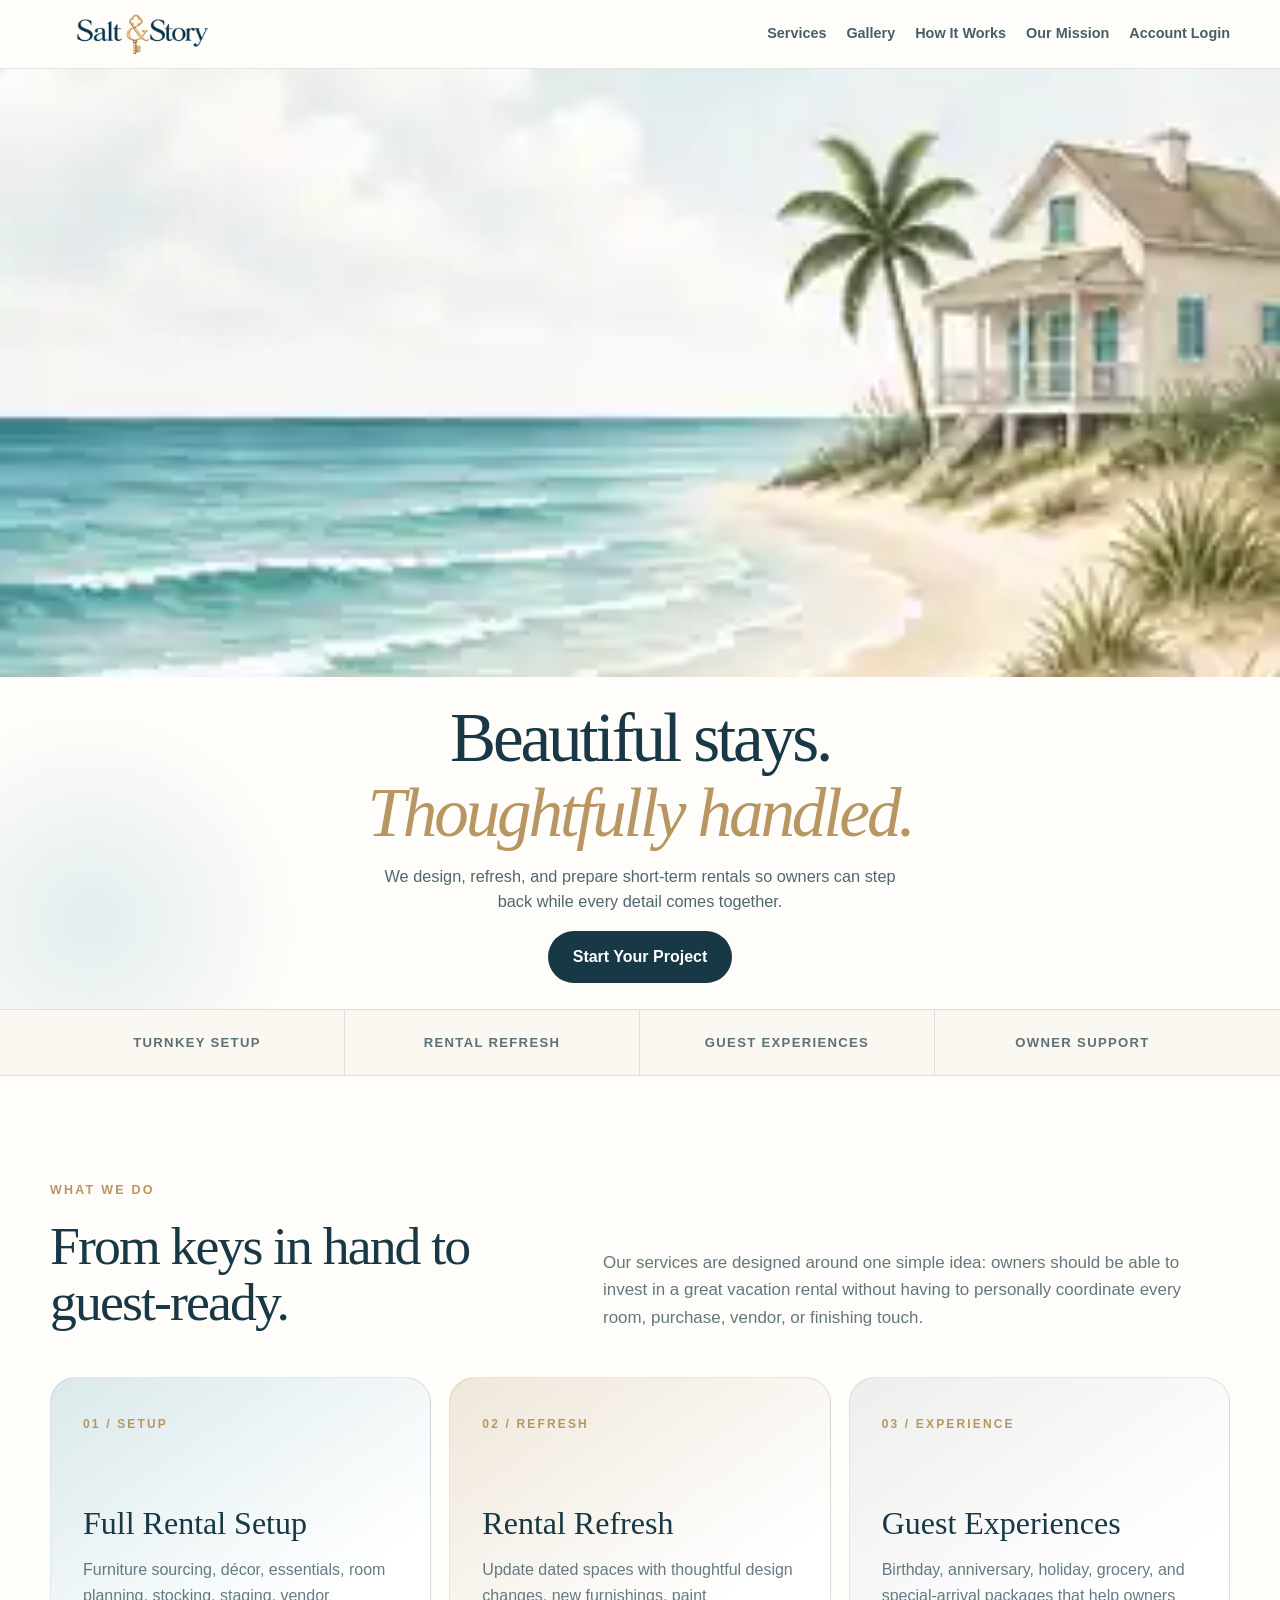
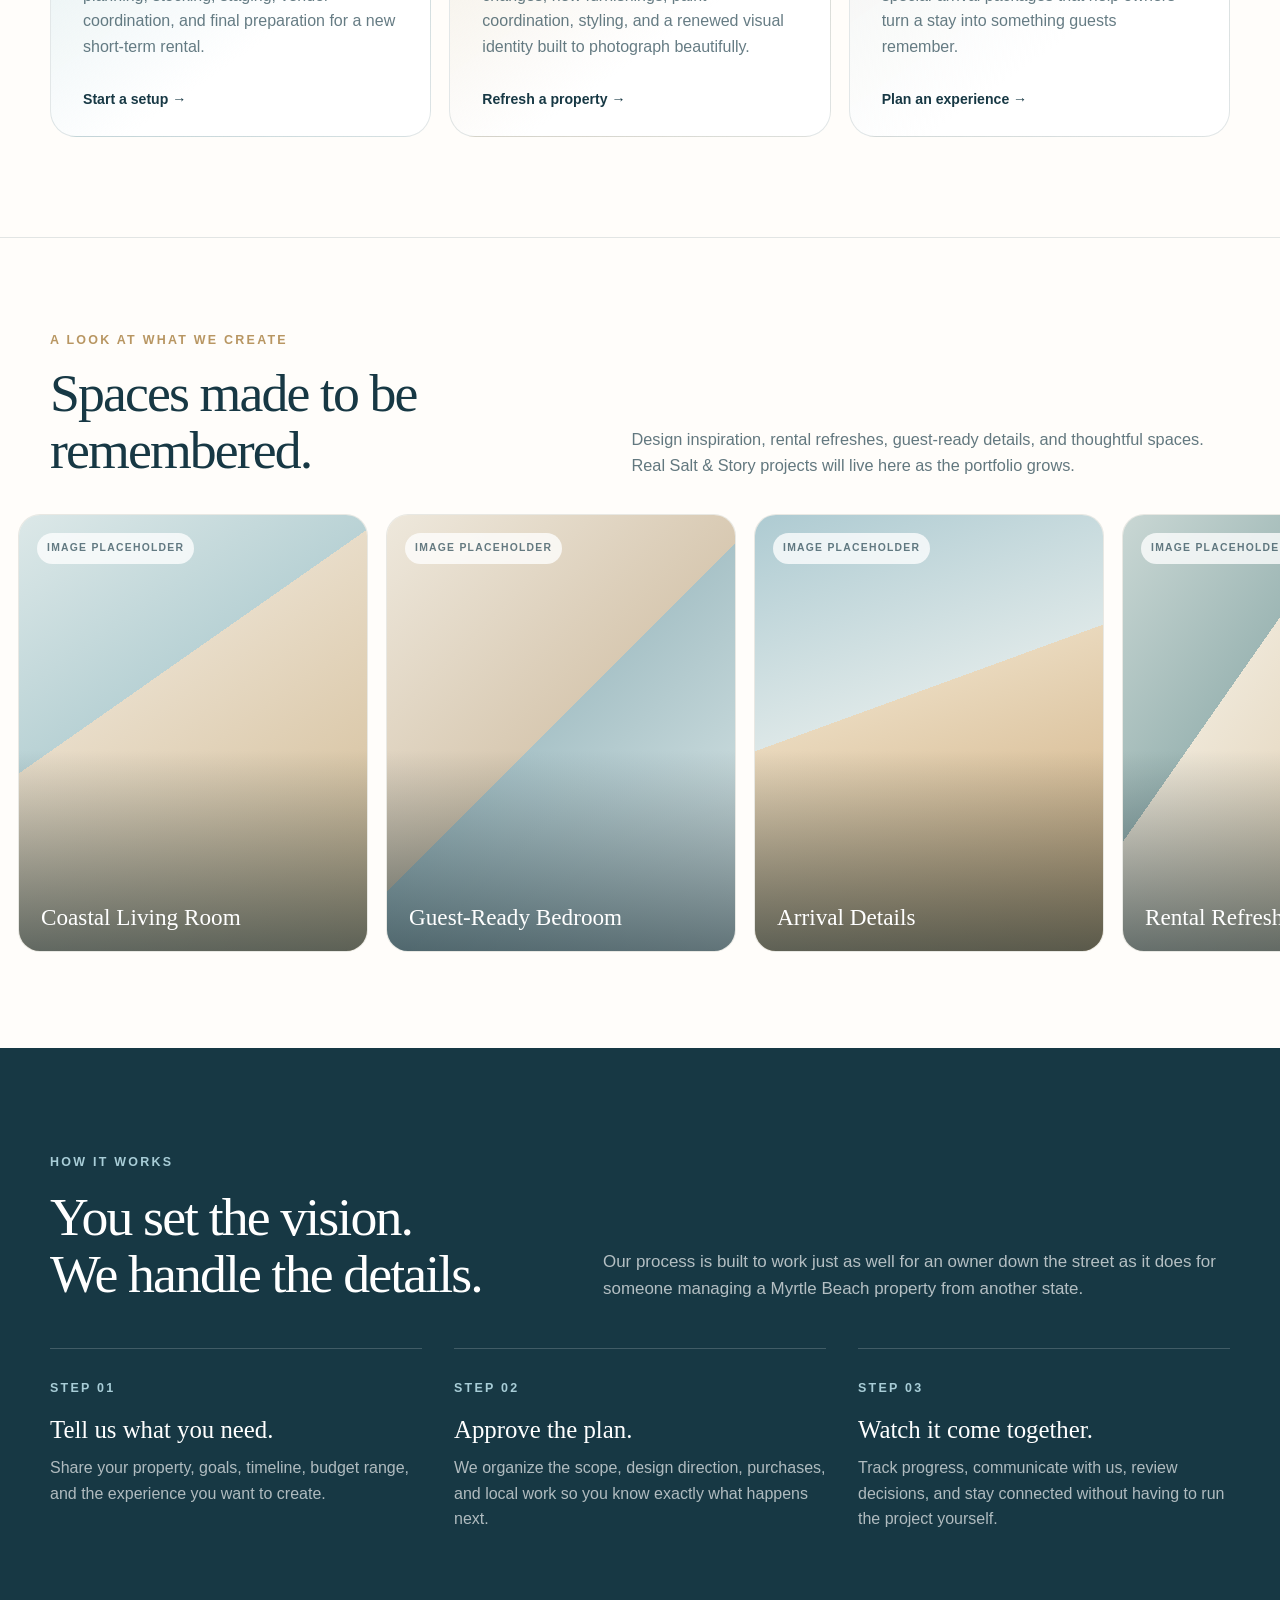
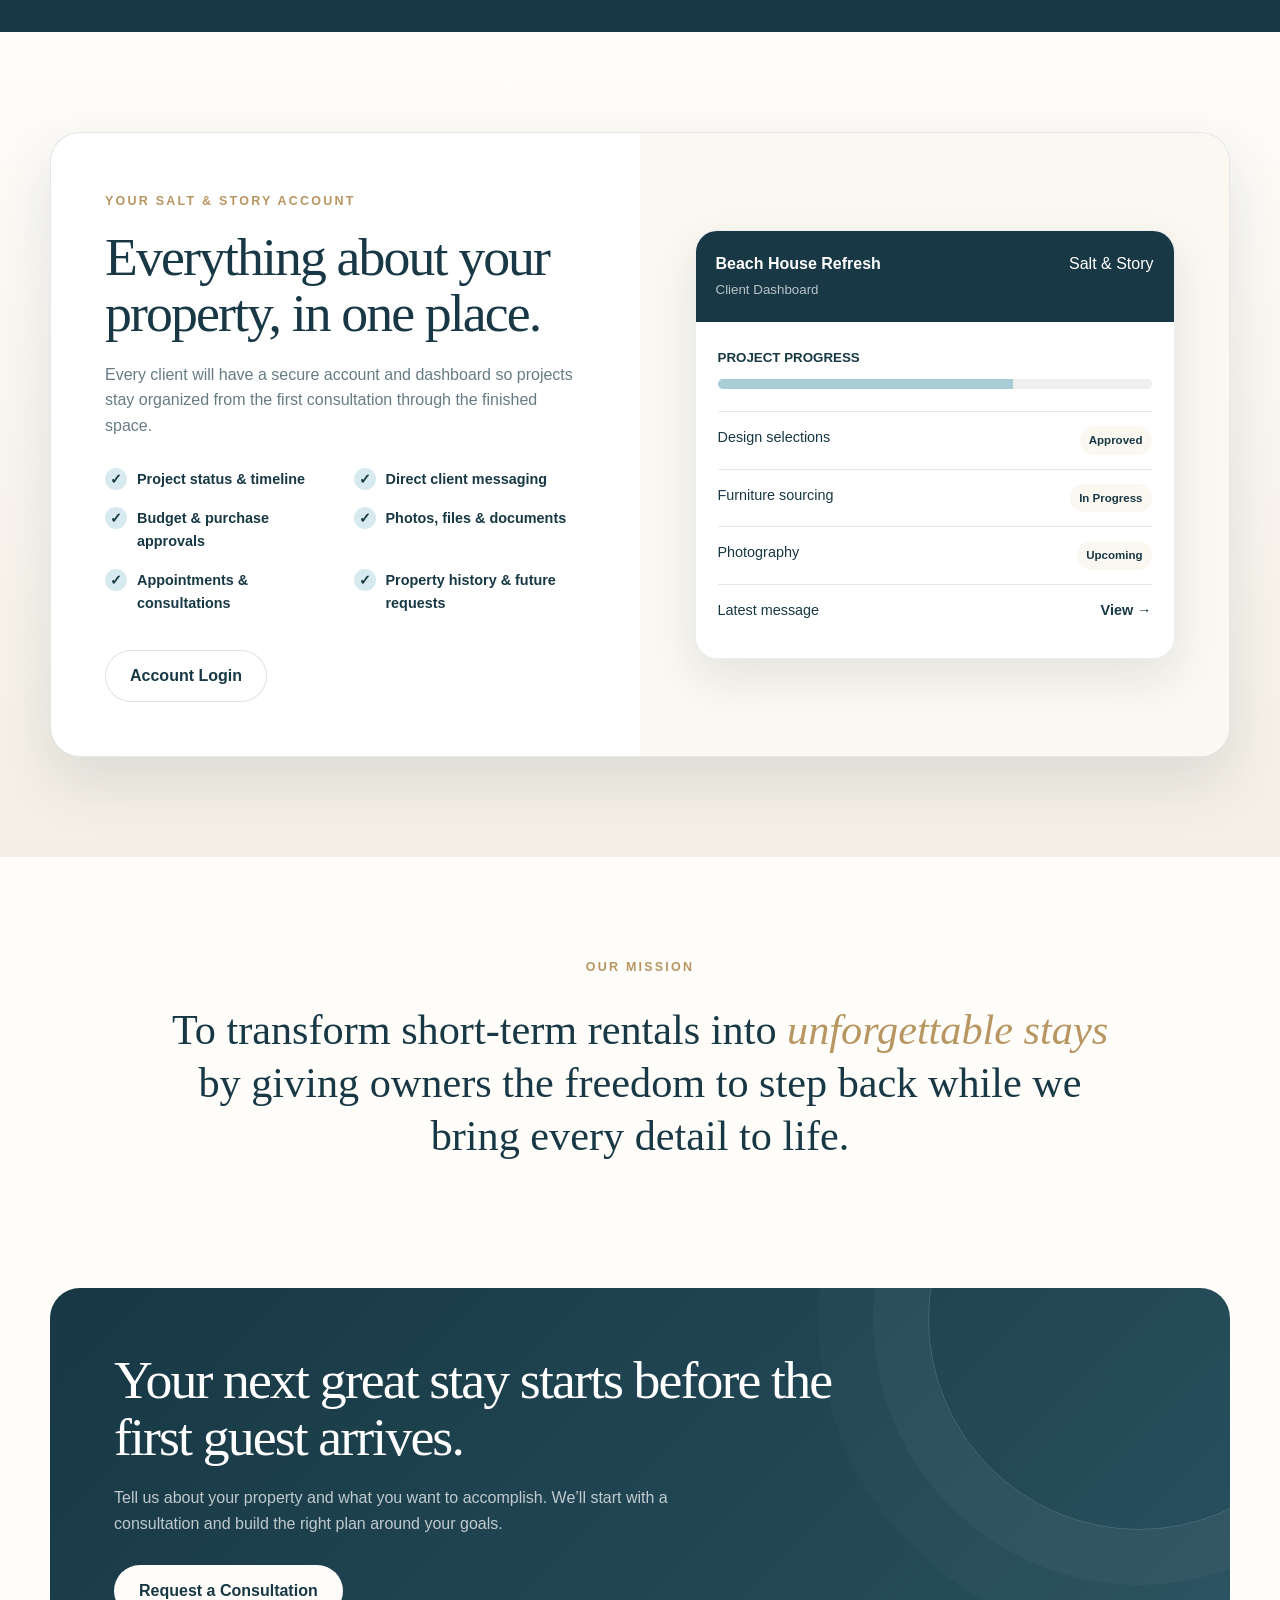
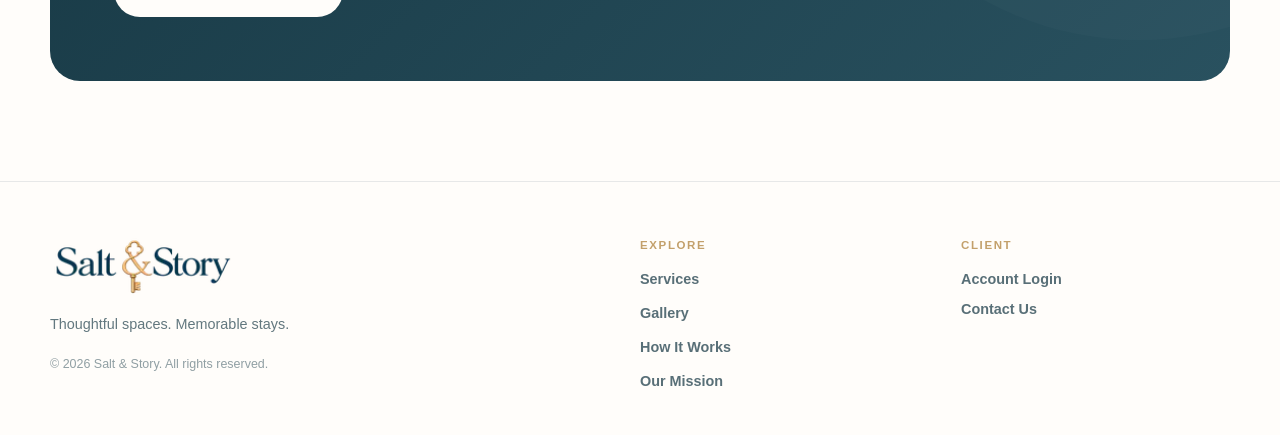
==== commit c6345e12: "Update public login links to Account Login" ====
--- a/index.html
+++ b/index.html
@@ -17,8 +17,8 @@
 <header class="site-header">
   <div class="unified-nav">
     <a href="./index.html" class="brand" aria-label="Salt & Story home"><img class="brand-wordmark" src="data:image/svg+xml,%3Csvg xmlns=%22http://www.w3.org/2000/svg%22 viewBox=%220 0 3 1%22%3E%3C/svg%3E" alt="Salt & Story"></a>
-    <nav class="desktop-nav" aria-label="Primary navigation"><a href="./index.html#services">Services</a><a href="./index.html#gallery">Gallery</a><a href="./index.html#process">How It Works</a><a href="./index.html#mission">Our Mission</a><a href="./login.html">Client Login</a></nav>
-    <details class="nav-menu"><summary class="menu-toggle" aria-label="Open menu"><span></span><span></span><span></span></summary><nav class="menu-panel" aria-label="Mobile navigation"><a href="./index.html">Home</a><a href="./index.html#services">Services</a><a href="./index.html#gallery">Gallery</a><a href="./index.html#process">How It Works</a><a href="./index.html#mission">Our Mission</a><a href="./login.html">Client Login</a></nav></details>
+    <nav class="desktop-nav" aria-label="Primary navigation"><a href="./index.html#services">Services</a><a href="./index.html#gallery">Gallery</a><a href="./index.html#process">How It Works</a><a href="./index.html#mission">Our Mission</a><a href="./login.html">Account Login</a></nav>
+    <details class="nav-menu"><summary class="menu-toggle" aria-label="Open menu"><span></span><span></span><span></span></summary><nav class="menu-panel" aria-label="Mobile navigation"><a href="./index.html">Home</a><a href="./index.html#services">Services</a><a href="./index.html#gallery">Gallery</a><a href="./index.html#process">How It Works</a><a href="./index.html#mission">Our Mission</a><a href="./login.html">Account Login</a></nav></details>
   </div>
 </header>
 <main id="top">
@@ -34,11 +34,11 @@
     <div class="gallery-card gallery-a" aria-hidden="true"><span>Coastal Living Room</span></div><div class="gallery-card gallery-b" aria-hidden="true"><span>Guest-Ready Bedroom</span></div><div class="gallery-card gallery-c" aria-hidden="true"><span>Arrival Details</span></div><div class="gallery-card gallery-d" aria-hidden="true"><span>Rental Refresh</span></div><div class="gallery-card gallery-e" aria-hidden="true"><span>Styled Dining Space</span></div><div class="gallery-card gallery-f" aria-hidden="true"><span>Special Occasion Setup</span></div>
   </div></div></section>
   <section class="section how" id="process"><div class="container"><div class="section-head"><div><span class="eyebrow">How it works</span><h2 style="margin-top:16px;">You set the vision.<br>We handle the details.</h2></div><p>Our process is built to work just as well for an owner down the street as it does for someone managing a Myrtle Beach property from another state.</p></div><div class="steps"><div class="step"><strong>STEP 01</strong><h3>Tell us what you need.</h3><p>Share your property, goals, timeline, budget range, and the experience you want to create.</p></div><div class="step"><strong>STEP 02</strong><h3>Approve the plan.</h3><p>We organize the scope, design direction, purchases, and local work so you know exactly what happens next.</p></div><div class="step"><strong>STEP 03</strong><h3>Watch it come together.</h3><p>Track progress, communicate with us, review decisions, and stay connected without having to run the project yourself.</p></div></div></div></section>
-  <section class="portal" id="portal"><div class="container portal-card"><div class="portal-copy"><span class="eyebrow">Your Salt & Story account</span><h2>Everything about your property, in one place.</h2><p>Every client will have a secure account and dashboard so projects stay organized from the first consultation through the finished space.</p><div class="portal-features"><div class="portal-feature"><span class="check">✓</span><span>Project status & timeline</span></div><div class="portal-feature"><span class="check">✓</span><span>Direct client messaging</span></div><div class="portal-feature"><span class="check">✓</span><span>Budget & purchase approvals</span></div><div class="portal-feature"><span class="check">✓</span><span>Photos, files & documents</span></div><div class="portal-feature"><span class="check">✓</span><span>Appointments & consultations</span></div><div class="portal-feature"><span class="check">✓</span><span>Property history & future requests</span></div></div><button class="btn btn-secondary" onclick="window.location.href='login.html'">Client Login</button></div><div class="portal-preview"><div class="dashboard" aria-label="Client dashboard preview"><div class="dash-top"><div><strong>Beach House Refresh</strong><br><small>Client Dashboard</small></div><span>Salt & Story</span></div><div class="dash-body"><small style="font-weight:800;">PROJECT PROGRESS</small><div class="progress"><span></span></div><div class="dash-row"><span>Design selections</span><span class="status">Approved</span></div><div class="dash-row"><span>Furniture sourcing</span><span class="status">In Progress</span></div><div class="dash-row"><span>Photography</span><span class="status">Upcoming</span></div><div class="dash-row"><span>Latest message</span><strong>View →</strong></div></div></div></div></div></section>
+  <section class="portal" id="portal"><div class="container portal-card"><div class="portal-copy"><span class="eyebrow">Your Salt & Story account</span><h2>Everything about your property, in one place.</h2><p>Every client will have a secure account and dashboard so projects stay organized from the first consultation through the finished space.</p><div class="portal-features"><div class="portal-feature"><span class="check">✓</span><span>Project status & timeline</span></div><div class="portal-feature"><span class="check">✓</span><span>Direct client messaging</span></div><div class="portal-feature"><span class="check">✓</span><span>Budget & purchase approvals</span></div><div class="portal-feature"><span class="check">✓</span><span>Photos, files & documents</span></div><div class="portal-feature"><span class="check">✓</span><span>Appointments & consultations</span></div><div class="portal-feature"><span class="check">✓</span><span>Property history & future requests</span></div></div><button class="btn btn-secondary" onclick="window.location.href='login.html'">Account Login</button></div><div class="portal-preview"><div class="dashboard" aria-label="Client dashboard preview"><div class="dash-top"><div><strong>Beach House Refresh</strong><br><small>Client Dashboard</small></div><span>Salt & Story</span></div><div class="dash-body"><small style="font-weight:800;">PROJECT PROGRESS</small><div class="progress"><span></span></div><div class="dash-row"><span>Design selections</span><span class="status">Approved</span></div><div class="dash-row"><span>Furniture sourcing</span><span class="status">In Progress</span></div><div class="dash-row"><span>Photography</span><span class="status">Upcoming</span></div><div class="dash-row"><span>Latest message</span><strong>View →</strong></div></div></div></div></div></section>
   <section class="mission" id="mission"><div class="container"><span class="eyebrow">Our mission</span><blockquote>To transform short-term rentals into <em>unforgettable stays</em> by giving owners the freedom to step back while we bring every detail to life.</blockquote></div></section>
   <section class="cta"><div class="container cta-card"><h2>Your next great stay starts before the first guest arrives.</h2><p>Tell us about your property and what you want to accomplish. We’ll start with a consultation and build the right plan around your goals.</p><button class="btn btn-light" onclick="openConsultation()">Request a Consultation</button></div></section>
 </main>
-<footer class="site-footer"><div class="container footer-grid"><div class="footer-brand-block"><a href="./index.html" class="footer-brand-link" aria-label="Salt & Story home"><img class="footer-logo brand-wordmark" src="data:image/svg+xml,%3Csvg xmlns=%22http://www.w3.org/2000/svg%22 viewBox=%220 0 3 1%22%3E%3C/svg%3E" alt="Salt & Story"></a><p class="footer-tagline">Thoughtful spaces. Memorable stays.</p><div class="copyright">© 2026 Salt & Story. All rights reserved.</div></div><nav class="footer-menu-group" aria-label="Explore"><div class="footer-menu-title">Explore</div><a href="./index.html#services">Services</a><a href="./index.html#gallery">Gallery</a><a href="./index.html#process">How It Works</a><a href="./index.html#mission">Our Mission</a></nav><nav class="footer-menu-group" aria-label="Client"><div class="footer-menu-title">Client</div><a href="./login.html">Client Login</a><button class="footer-contact-link" type="button" onclick="openConsultation()">Contact Us</button></nav></div></footer>
+<footer class="site-footer"><div class="container footer-grid"><div class="footer-brand-block"><a href="./index.html" class="footer-brand-link" aria-label="Salt & Story home"><img class="footer-logo brand-wordmark" src="data:image/svg+xml,%3Csvg xmlns=%22http://www.w3.org/2000/svg%22 viewBox=%220 0 3 1%22%3E%3C/svg%3E" alt="Salt & Story"></a><p class="footer-tagline">Thoughtful spaces. Memorable stays.</p><div class="copyright">© 2026 Salt & Story. All rights reserved.</div></div><nav class="footer-menu-group" aria-label="Explore"><div class="footer-menu-title">Explore</div><a href="./index.html#services">Services</a><a href="./index.html#gallery">Gallery</a><a href="./index.html#process">How It Works</a><a href="./index.html#mission">Our Mission</a></nav><nav class="footer-menu-group" aria-label="Client"><div class="footer-menu-title">Client</div><a href="./login.html">Account Login</a><button class="footer-contact-link" type="button" onclick="openConsultation()">Contact Us</button></nav></div></footer>
 <div class="modal" id="consultModal" role="dialog" aria-modal="true" aria-labelledby="consultTitle"><div class="modal-card"><div id="formWrap"><div class="modal-top"><div><span class="eyebrow">Start your project</span><h3 id="consultTitle" style="margin-top:10px;">Request a consultation</h3></div><button class="close" onclick="closeModal('consultModal')" aria-label="Close">×</button></div><form id="consultForm"><div class="form-grid">
   <div class="field"><label for="name">NAME</label><input id="name" name="name" required maxlength="120" autocomplete="name" placeholder="Your name" /></div>
   <div class="field"><label for="email">EMAIL</label><input id="email" name="email" type="email" required maxlength="200" autocomplete="email" placeholder="you@example.com" /></div>
